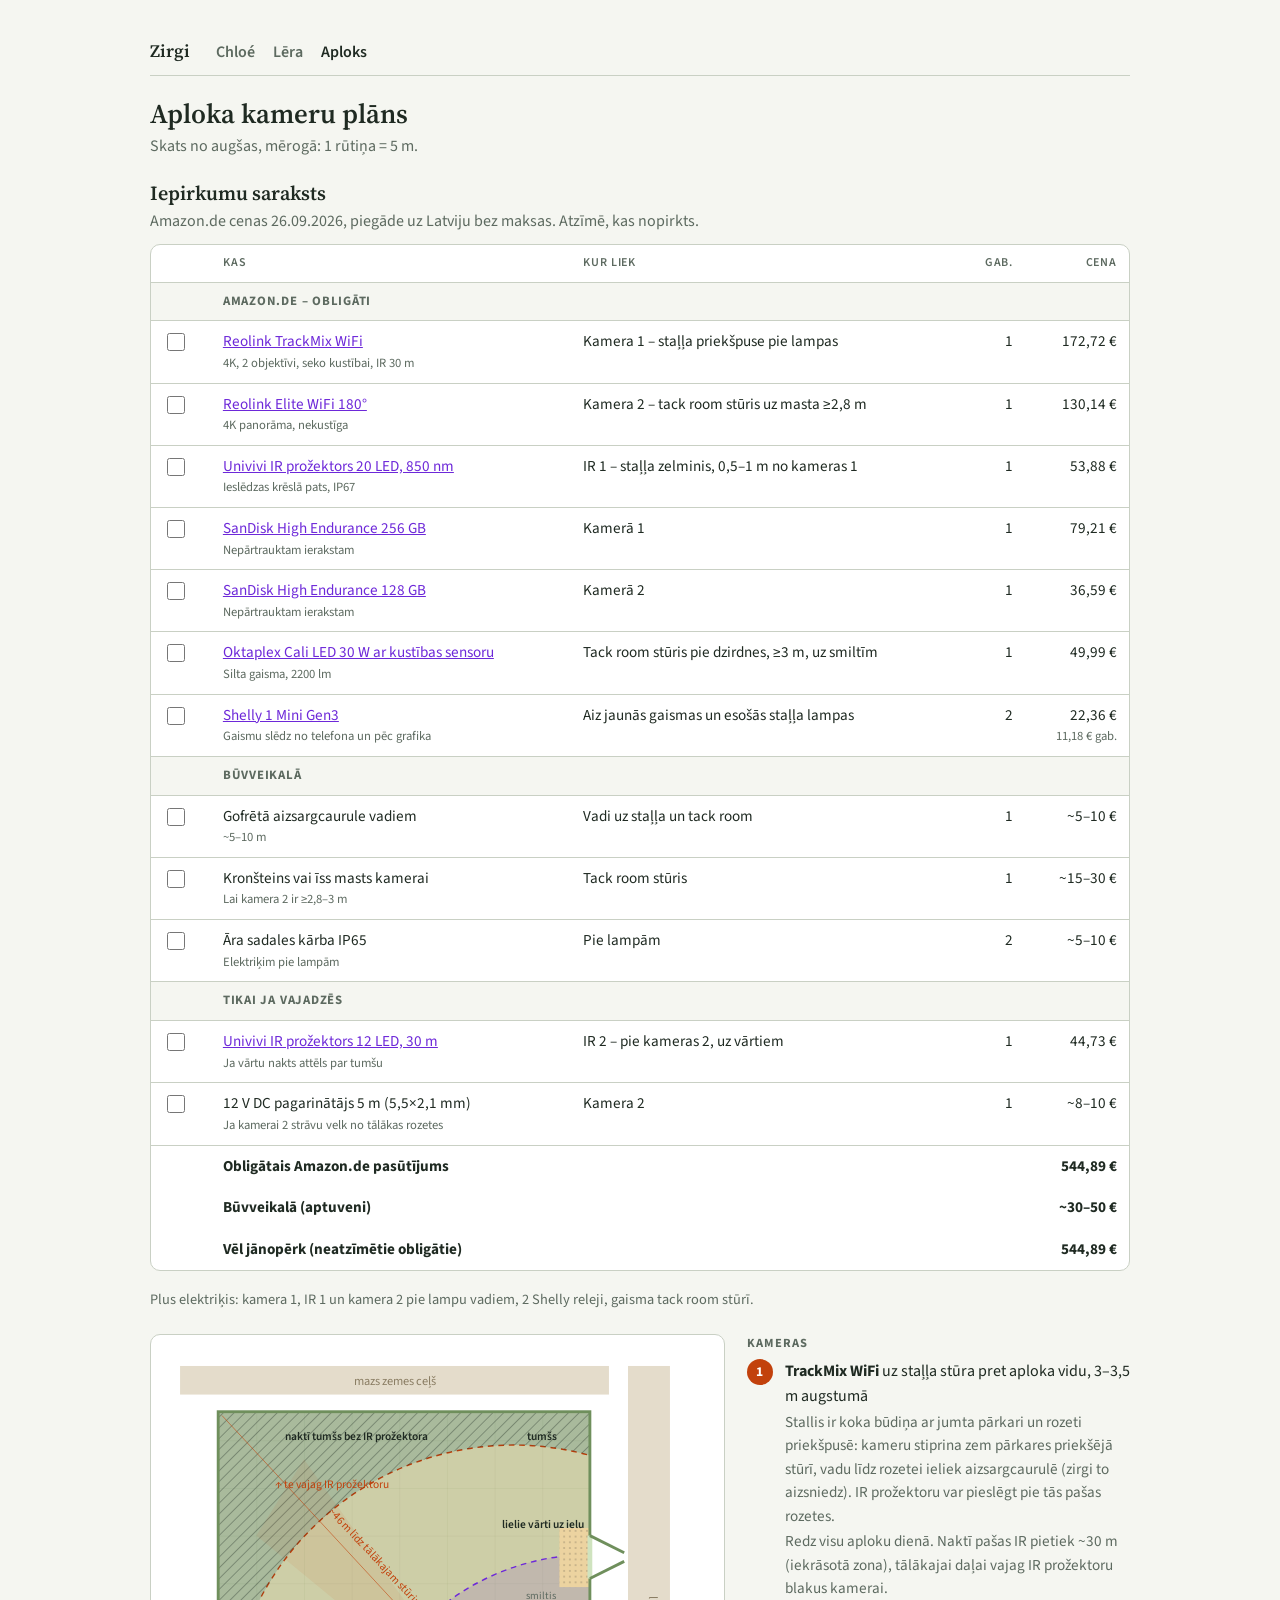
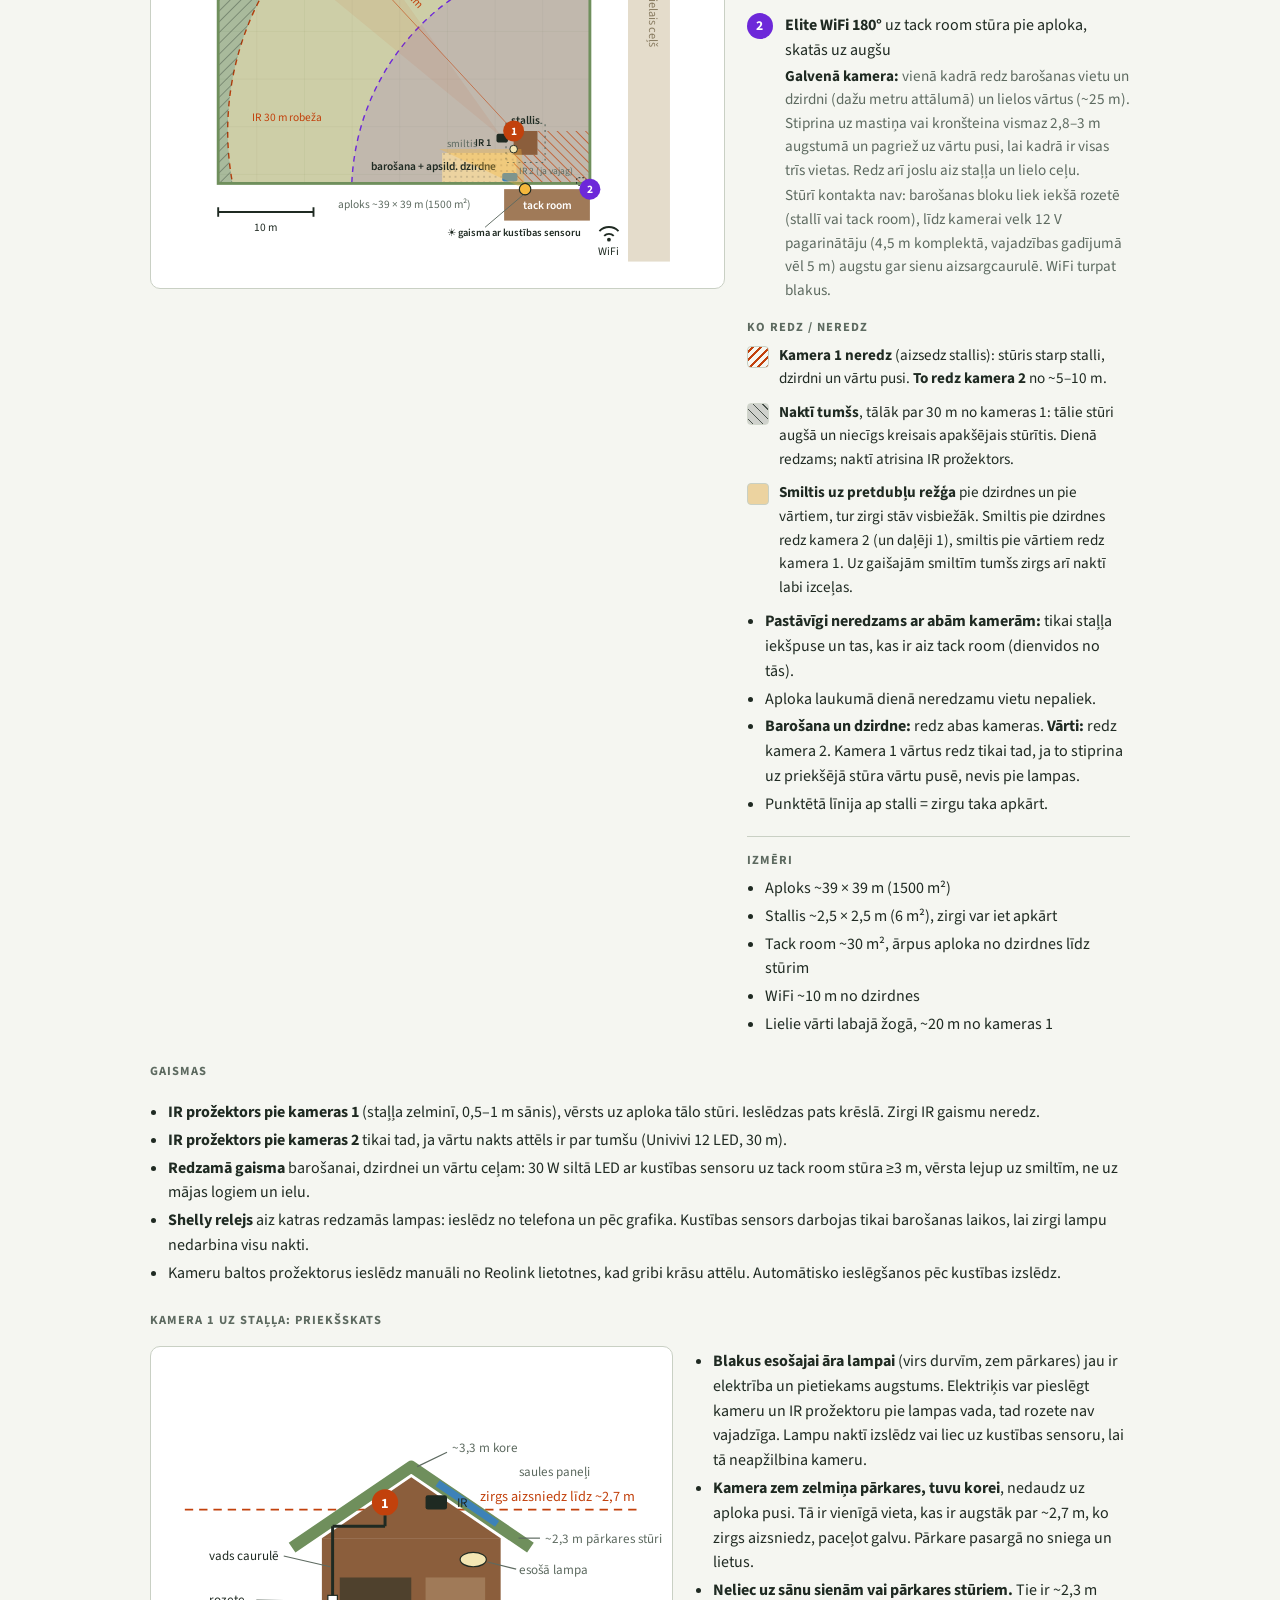
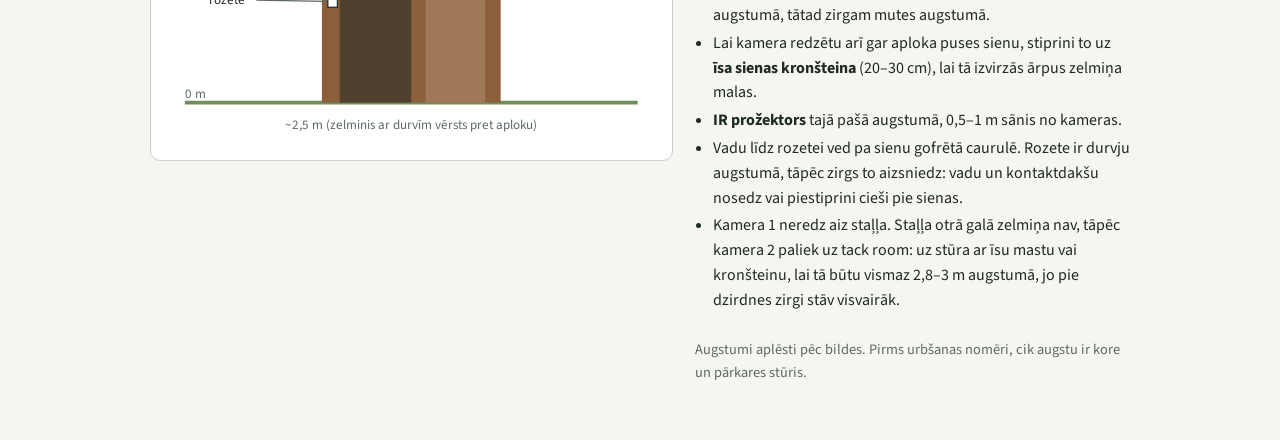
==== aploks.html @ 868f62c4 "Aploka kameru plāns kā trešā lapa Co-Authored-By: Claude Opus 5.5 <noreply@anthropic.com>" ====
<!doctype html>
<html lang="lv">
<head>
<meta charset="utf-8">
<meta name="viewport" content="width=device-width,initial-scale=1">
<meta name="description" content="Zirgu aploka videonovērošanas plāns: kameru un gaismu vietas, redzamības zonas un iepirkumu saraksts.">
<title>Aploka kameru plāns</title>
<link rel="stylesheet" href="https://fonts.googleapis.com/css2?family=Source+Sans+3:wght@400;600;700&family=Source+Serif+4:opsz,wght@8..60,600&display=swap">
<style>
:root{
  --bg:#f5f6f1; --ink:#1f2a22; --muted:#5d6a60; --line:#c9d0c4;
  --grass:#cfe3bf; --grass-edge:#6f8f5c; --road:#e4dccb; --road-ink:#8a7d63;
  --stable:#8b5e3c; --tack:#a07a58; --water:#3d82b8;
  --cam1:#c2410c; --cam2:#6d28d9; --ir:rgba(194,65,12,.13); --cov2:rgba(109,40,217,.13);
  --panel:#ffffff; --warm:#f5b83d; --sand:#ecd3a0; --night:rgba(31,42,34,.22);
}
@media (prefers-color-scheme: dark){:root:not([data-theme="light"]){
  color-scheme:dark; --bg:#141a16; --ink:#e6ece4; --muted:#9aa89d; --line:#34403a;
  --grass:#2a3d27; --grass-edge:#7fa36a; --road:#3a352b; --road-ink:#bfae8a;
  --stable:#c48a5c; --tack:#b8916c; --water:#6aaee0;
  --cam1:#fb8a4c; --cam2:#b794f6; --ir:rgba(251,138,76,.16); --cov2:rgba(183,148,246,.16); --panel:#1b221d; --warm:#f5c150; --sand:#6e5a36; --night:rgba(0,0,0,.45);}}
:root[data-theme="dark"]{
  color-scheme:dark; --bg:#141a16; --ink:#e6ece4; --muted:#9aa89d; --line:#34403a;
  --grass:#2a3d27; --grass-edge:#7fa36a; --road:#3a352b; --road-ink:#bfae8a;
  --stable:#c48a5c; --tack:#b8916c; --water:#6aaee0;
  --cam1:#fb8a4c; --cam2:#b794f6; --ir:rgba(251,138,76,.16); --cov2:rgba(183,148,246,.16); --panel:#1b221d; --warm:#f5c150; --sand:#6e5a36; --night:rgba(0,0,0,.45);}
body{background:var(--bg);color:var(--ink);font:16px/1.55 "Source Sans 3",system-ui,sans-serif}
.wrap{max-width:980px;margin:0 auto;padding-inline:16px;padding-block:28px 48px;display:grid;gap:22px}
h1{font:600 1.7rem/1.2 "Source Serif 4",Georgia,serif;margin:0;text-wrap:balance}
.sub{color:var(--muted);margin:4px 0 0}
.grid{display:grid;grid-template-columns:minmax(0,1.5fr) minmax(0,1fr);gap:22px;align-items:start}
@media (max-width:760px){.grid{grid-template-columns:1fr}}
.map{background:var(--panel);border:1px solid var(--line);border-radius:10px;padding:10px;overflow-x:auto}
svg{display:block;width:100%;height:auto;min-width:320px}
svg text{font-family:"Source Sans 3",system-ui,sans-serif;fill:var(--ink)}
.side{display:grid;gap:16px}
h2{font-size:.78rem;letter-spacing:.08em;text-transform:uppercase;color:var(--muted);margin:0 0 6px}
.cam{display:grid;grid-template-columns:28px 1fr;gap:10px;align-items:start}
.dot{width:26px;height:26px;border-radius:50%;color:#fff;font-weight:700;display:grid;place-items:center;font-size:.85rem}
.d1{background:var(--cam1)}.d2{background:var(--cam2)}
.cam p{margin:2px 0 0;color:var(--muted);font-size:.95rem}
.cam b{color:var(--ink)}
ul{margin:0;padding-left:18px}
li{margin:3px 0}
.q{border-top:1px solid var(--line);padding-top:14px}
.legend{display:grid;gap:10px}.legend>div{display:grid;grid-template-columns:22px 1fr;gap:10px;align-items:start;font-size:.95rem}
.sw{width:20px;height:20px;border-radius:4px;border:1px solid var(--line);margin-top:2px}
.sw-b1{background:repeating-linear-gradient(-45deg,var(--cam1) 0 2px,transparent 2px 6px)}
.sw-s{background:var(--sand)}
.sw-n{background:repeating-linear-gradient(45deg,var(--night) 0 3px,var(--ink) 3px 4px,var(--night) 4px 7px);opacity:.8}
.grid2{display:grid;grid-template-columns:minmax(0,1.2fr) minmax(0,1fr);gap:22px;align-items:start}
@media (max-width:760px){.grid2{grid-template-columns:1fr}}
.front{display:grid;gap:10px}
.note{color:var(--muted);font-size:.9rem;margin:8px 0 0}
.shop{display:grid;gap:10px}
.h2big{font:600 1.25rem/1.2 "Source Serif 4",Georgia,serif;letter-spacing:0;text-transform:none;color:var(--ink);margin:0}
.tbl{overflow-x:auto;background:var(--panel);border:1px solid var(--line);border-radius:10px}
table{border-collapse:collapse;width:100%;min-width:560px;font-size:.95rem}
th,td{padding:9px 12px;border-bottom:1px solid var(--line);text-align:left;vertical-align:top}
th{font-size:.75rem;letter-spacing:.07em;text-transform:uppercase;color:var(--muted);font-weight:600}
td.r,th.r{text-align:right;white-space:nowrap}
tr.grp td{background:var(--bg);font-weight:700;font-size:.8rem;letter-spacing:.06em;text-transform:uppercase;color:var(--muted)}
tr.done td:not(:first-child){color:var(--muted);text-decoration:line-through}
tfoot td{font-weight:700;border-bottom:0}
td a{color:var(--cam2)}
td small{color:var(--muted);display:block}
input[type=checkbox]{width:18px;height:18px;accent-color:var(--grass-edge)}
.num{font-variant-numeric:tabular-nums}
</style>

<style>
.zsite{display:flex;flex-wrap:wrap;gap:6px 18px;align-items:baseline;padding-block:4px 10px;border-bottom:1px solid var(--line)}
.zsite a{color:var(--muted);text-decoration:none;font-weight:600}
.zsite a:hover,.zsite a:focus-visible{color:var(--ink);text-decoration:underline}
.zsite a[aria-current]{color:var(--ink)}
.zsite .brand{font:600 1.1rem/1 "Source Serif 4",Georgia,serif;color:var(--ink);margin-right:8px}
</style>
</head>
<body>
<div class="wrap">
<nav class="zsite"><a class="brand" href="index.html">Zirgi</a><a href="chloe.html">Chloé</a><a href="lera.html">Lēra</a><a href="aploks.html" aria-current="page">Aploks</a></nav>
  <header>
    <h1>Aploka kameru plāns</h1>
    <p class="sub">Skats no augšas, mērogā: 1 rūtiņa = 5 m.</p>
  </header>

  <section class="shop" id="saraksts">
    <div class="shop-head">
      <h2 class="h2big">Iepirkumu saraksts</h2>
      <p class="sub">Amazon.de cenas 26.09.2026, piegāde uz Latviju bez maksas. Atzīmē, kas nopirkts.</p>
    </div>
    <div class="tbl">
      <table>
        <thead><tr><th></th><th>Kas</th><th>Kur liek</th><th class="r">Gab.</th><th class="r">Cena</th></tr></thead>
        <tbody id="rows"></tbody>
        <tfoot>
          <tr><td></td><td colspan="3">Obligātais Amazon.de pasūtījums</td><td class="r num" id="tMust"></td></tr>
          <tr><td></td><td colspan="3">Būvveikalā (aptuveni)</td><td class="r num">~30–50 €</td></tr>
          <tr><td></td><td colspan="3">Vēl jānopērk (neatzīmētie obligātie)</td><td class="r num" id="tLeft"></td></tr>
        </tfoot>
      </table>
    </div>
    <p class="note">Plus elektriķis: kamera 1, IR 1 un kamera 2 pie lampu vadiem, 2 Shelly releji, gaisma tack room stūrī.</p>
  </section>

  <div class="grid">
    <div class="map">
      <svg viewBox="0 0 580 560" role="img" aria-label="Aploka plāns ar staļļa, tack room, dzirdnes, vārtu un divu kameru atrašanās vietām">
        <defs>
          <clipPath id="pad"><rect x="60" y="70" width="390" height="390"/></clipPath>
          <pattern id="grid" width="50" height="50" patternUnits="userSpaceOnUse">
            <path d="M50 0H0V50" fill="none" stroke="var(--grass-edge)" stroke-opacity=".18" stroke-width="1"/>
          </pattern>
          <pattern id="sandPad" width="6" height="6" patternUnits="userSpaceOnUse">
            <rect width="6" height="6" fill="var(--sand)"/>
            <circle cx="3" cy="3" r="1.1" fill="var(--road-ink)" fill-opacity=".45"/>
          </pattern>
          <pattern id="hatchNight" width="8" height="8" patternUnits="userSpaceOnUse" patternTransform="rotate(45)">
            <rect width="8" height="8" fill="var(--night)"/>
            <line x1="0" y1="0" x2="0" y2="8" stroke="var(--ink)" stroke-opacity=".35" stroke-width="2"/>
          </pattern>
          <pattern id="hatchBlind1" width="7" height="7" patternUnits="userSpaceOnUse" patternTransform="rotate(-45)">
            <line x1="0" y1="0" x2="0" y2="7" stroke="var(--cam1)" stroke-opacity=".7" stroke-width="2"/>
          </pattern>
        </defs>

        <!-- small dirt road (top) -->
        <rect x="20" y="22" width="450" height="30" fill="var(--road)"/>
        <text x="245" y="42" text-anchor="middle" font-size="13" style="fill:var(--road-ink)">mazs zemes ceļš</text>

        <!-- big road (right) -->
        <rect x="490" y="22" width="44" height="520" fill="var(--road)"/>
        <text x="512" y="290" text-anchor="middle" font-size="13" style="fill:var(--road-ink)" transform="rotate(90 512 290)">lielais ceļš</text>

        <!-- paddock -->
        <rect x="60" y="70" width="390" height="390" fill="var(--grass)"/>
        <rect x="60" y="70" width="390" height="390" fill="url(#grid)"/>

        <!-- coverage cam 1: IR 30 m -->
        <g clip-path="url(#pad)">
          <circle cx="370" cy="405" r="300" fill="var(--ir)"/>
          <circle cx="370" cy="405" r="300" fill="none" stroke="var(--cam1)" stroke-dasharray="6 5" stroke-width="1.5"/>
          <!-- coverage cam 2: 180° facing north, ~25 m -->
          <path d="M450 470 L200 470 A250 250 0 0 1 700 470 Z" fill="var(--cov2)"/>
        </g>
        <path d="M200 470 A250 250 0 0 1 450 220" fill="none" stroke="var(--cam2)" stroke-dasharray="6 5" stroke-width="1.5" clip-path="url(#pad)"/>

        <!-- sand on anti-mud grid: trough + gate -->
        <rect x="295" y="428" width="78" height="32" fill="url(#sandPad)"/>
        <rect x="418" y="192" width="32" height="62" fill="url(#sandPad)"/>
        <text x="300" y="422" font-size="11" style="fill:var(--muted)">smiltis</text>
        <text x="414" y="266" font-size="11" text-anchor="end" style="fill:var(--muted)">smiltis</text>

        <!-- night-dark zone: beyond 30 m from cam 1 -->
        <path clip-path="url(#pad)" fill-rule="evenodd" fill="url(#hatchNight)"
          d="M60 70H450V460H60Z M70 405a300 300 0 1 0 600 0a300 300 0 1 0 -600 0Z"/>
        <!-- cam 1 blind quadrant behind stable (covered by cam 2) -->
        <path d="M370 430V460H450V405H395V430Z" fill="url(#hatchBlind1)"/>

        <!-- fence -->
        <rect x="60" y="70" width="390" height="390" fill="none" stroke="var(--grass-edge)" stroke-width="3"/>
        <!-- gate on right fence -->
        <line x1="450" y1="200" x2="450" y2="245" stroke="var(--grass)" stroke-width="5"/>
        <line x1="450" y1="200" x2="486" y2="218" stroke="var(--grass-edge)" stroke-width="3"/>
        <line x1="450" y1="245" x2="486" y2="227" stroke="var(--grass-edge)" stroke-width="3"/>
        <text x="444" y="192" text-anchor="end" font-size="12" font-weight="600">lielie vārti uz ielu</text>

        <!-- stable ~2.5x2.5 m -->
        <rect x="370" y="405" width="25" height="25" fill="var(--stable)"/>
        <text x="382" y="398" text-anchor="middle" font-size="12" font-weight="600">stallis</text>

        <text x="130" y="100" font-size="12" font-weight="600">naktī tumšs bez IR prožektora</text>
        <text x="400" y="100" font-size="12" font-weight="600" text-anchor="middle">tumšs</text>
        <!-- horse path around stable -->
        <path d="M362 397 H403 V438 H362 Z" fill="none" stroke="var(--muted)" stroke-dasharray="2 4" stroke-width="1.2"/>

        <!-- trough -->
        <rect x="358" y="449" width="16" height="9" rx="2" fill="var(--water)"/>
        <text x="352" y="446" text-anchor="end" font-size="12" font-weight="600">barošana + apsild. dzirdne</text>

        <!-- tack room 9 x 3.3 m = ~30 m2 -->
        <rect x="360" y="466" width="90" height="33" fill="var(--tack)"/>
        <text x="405" y="487" text-anchor="middle" font-size="12" font-weight="600" style="fill:#fff">tack room</text>

        <!-- wifi -->
        <g transform="translate(470 510)">
          <path d="M-10 0 A14 14 0 0 1 10 0" fill="none" stroke="var(--ink)" stroke-width="2"/>
          <path d="M-5 5 A7 7 0 0 1 5 5" fill="none" stroke="var(--ink)" stroke-width="2"/>
          <circle cx="0" cy="9" r="2" fill="var(--ink)"/>
        </g>
        <text x="470" y="535" text-anchor="middle" font-size="12">WiFi</text>

        <!-- LIGHTS -->
        <!-- IR 1 beam toward far corner -->
        <path d="M358 412 L150 120 L100 200 Z" fill="var(--cam1)" fill-opacity=".07" clip-path="url(#pad)"/>
        <rect x="352" y="408" width="12" height="9" rx="2" fill="var(--ink)"/>
        <text x="346" y="421" text-anchor="end" font-size="11" font-weight="600">IR 1</text>
        <!-- warm floodlight at tack room trough end -->
        <path d="M382 466 L292 424 L378 424 Z" fill="var(--warm)" fill-opacity=".35"/>
        <circle cx="382" cy="466" r="6" fill="var(--warm)" stroke="var(--ink)" stroke-width="1.2"/>
        <text x="300" y="515" font-size="11" font-weight="600">☀ gaisma ar kustības sensoru</text>
        <line x1="340" y1="506" x2="380" y2="472" stroke="var(--muted)"/>
        <!-- existing lamp on stable front -->
        <circle cx="370" cy="424" r="4" fill="#f3e6b3" stroke="var(--ink)" stroke-width="1"/>
        <!-- optional IR 2 toward gate -->
        <rect x="436" y="454" width="10" height="8" rx="2" fill="none" stroke="var(--ink)" stroke-dasharray="2 2"/>
        <text x="432" y="450" text-anchor="end" font-size="10" style="fill:var(--muted)">IR 2 (ja vajag)</text>

        <!-- camera 1 -->
        <circle cx="370" cy="405" r="11" fill="var(--cam1)"/>
        <text x="370" y="409.5" text-anchor="middle" font-size="12" font-weight="700" style="fill:#fff">1</text>
        <!-- camera 2 -->
        <circle cx="450" cy="466" r="11" fill="var(--cam2)"/>
        <text x="450" y="470.5" text-anchor="middle" font-size="12" font-weight="700" style="fill:#fff">2</text>

        <!-- distances -->
        <line x1="370" y1="405" x2="64" y2="74" stroke="var(--cam1)" stroke-width="1" stroke-opacity=".6"/>
        <text x="175" y="175" font-size="12" class="num" transform="rotate(47 175 175)" style="fill:var(--cam1)">~46 m līdz tālākajam stūrim</text>
        <text x="120" y="150" font-size="12" style="fill:var(--cam1)">↑ te vajag IR prožektoru</text>
        <text x="95" y="395" font-size="12" style="fill:var(--cam1)">IR 30 m robeža</text>

        <!-- scale -->
        <line x1="60" y1="490" x2="160" y2="490" stroke="var(--ink)" stroke-width="2"/>
        <line x1="60" y1="485" x2="60" y2="495" stroke="var(--ink)" stroke-width="2"/>
        <line x1="160" y1="485" x2="160" y2="495" stroke="var(--ink)" stroke-width="2"/>
        <text x="110" y="510" text-anchor="middle" font-size="12" class="num">10 m</text>
        <text x="255" y="486" text-anchor="middle" font-size="12" class="num" style="fill:var(--muted)">aploks ~39 × 39 m (1500 m²)</text>
      </svg>
    </div>

    <div class="side">
      <section>
        <h2>Kameras</h2>
        <div style="display:grid;gap:12px">
          <div class="cam"><span class="dot d1">1</span><div><b>TrackMix WiFi</b> uz staļļa stūra pret aploka vidu, 3–3,5 m augstumā
            <p>Stallis ir koka būdiņa ar jumta pārkari un rozeti priekšpusē: kameru stiprina zem pārkares priekšējā stūrī, vadu līdz rozetei ieliek aizsargcaurulē (zirgi to aizsniedz). IR prožektoru var pieslēgt pie tās pašas rozetes.</p><p>Redz visu aploku dienā. Naktī pašas IR pietiek ~30 m (iekrāsotā zona), tālākajai daļai vajag IR prožektoru blakus kamerai.</p></div></div>
          <div class="cam"><span class="dot d2">2</span><div><b>Elite WiFi 180°</b> uz tack room stūra pie aploka, skatās uz augšu
            <p><b>Galvenā kamera:</b> vienā kadrā redz barošanas vietu un dzirdni (dažu metru attālumā) un lielos vārtus (~25 m). Stiprina uz mastiņa vai kronšteina vismaz 2,8–3 m augstumā un pagriež uz vārtu pusi, lai kadrā ir visas trīs vietas. Redz arī joslu aiz staļļa un lielo ceļu.</p><p>Stūrī kontakta nav: barošanas bloku liek iekšā rozetē (stallī vai tack room), līdz kamerai velk 12 V pagarinātāju (4,5 m komplektā, vajadzības gadījumā vēl 5 m) augstu gar sienu aizsargcaurulē. WiFi turpat blakus.</p></div></div>
        </div>
      </section>
      <section>
        <h2>Ko redz / neredz</h2>
        <div class="legend">
          <div><span class="sw sw-b1"></span><span><b>Kamera 1 neredz</b> (aizsedz stallis): stūris starp stalli, dzirdni un vārtu pusi. <b>To redz kamera 2</b> no ~5–10 m.</span></div>
          <div><span class="sw sw-n"></span><span><b>Naktī tumšs</b>, tālāk par 30 m no kameras 1: tālie stūri augšā un niecīgs kreisais apakšējais stūrītis. Dienā redzams; naktī atrisina IR prožektors.</span></div>
          <div><span class="sw sw-s"></span><span><b>Smiltis uz pretdubļu režģa</b> pie dzirdnes un pie vārtiem, tur zirgi stāv visbiežāk. Smiltis pie dzirdnes redz kamera 2 (un daļēji 1), smiltis pie vārtiem redz kamera 1. Uz gaišajām smiltīm tumšs zirgs arī naktī labi izceļas.</span></div>
        </div>
        <ul style="margin-top:10px">
          <li><b>Pastāvīgi neredzams ar abām kamerām:</b> tikai staļļa iekšpuse un tas, kas ir aiz tack room (dienvidos no tās).</li>
          <li>Aploka laukumā dienā neredzamu vietu nepaliek.</li>
          <li><b>Barošana un dzirdne:</b> redz abas kameras. <b>Vārti:</b> redz kamera 2. Kamera 1 vārtus redz tikai tad, ja to stiprina uz priekšējā stūra vārtu pusē, nevis pie lampas.</li>
          <li>Punktētā līnija ap stalli = zirgu taka apkārt.</li>
        </ul>
      </section>
      <section class="q">
        <h2>Izmēri</h2>
        <ul>
          <li>Aploks ~39 × 39 m (1500 m²)</li>
          <li>Stallis ~2,5 × 2,5 m (6 m²), zirgi var iet apkārt</li>
          <li>Tack room ~30 m², ārpus aploka no dzirdnes līdz stūrim</li>
          <li>WiFi ~10 m no dzirdnes</li>
          <li>Lielie vārti labajā žogā, ~20 m no kameras 1</li>
        </ul>
      </section>
    </div>
  </div>
  <section class="front">
    <h2>Gaismas</h2>
    <ul>
      <li><b>IR prožektors pie kameras 1</b> (staļļa zelminī, 0,5–1 m sānis), vērsts uz aploka tālo stūri. Ieslēdzas pats krēslā. Zirgi IR gaismu neredz.</li>
      <li><b>IR prožektors pie kameras 2</b> tikai tad, ja vārtu nakts attēls ir par tumšu (Univivi 12 LED, 30 m).</li>
      <li><b>Redzamā gaisma</b> barošanai, dzirdnei un vārtu ceļam: 30 W siltā LED ar kustības sensoru uz tack room stūra ≥3 m, vērsta lejup uz smiltīm, ne uz mājas logiem un ielu.</li>
      <li><b>Shelly relejs</b> aiz katras redzamās lampas: ieslēdz no telefona un pēc grafika. Kustības sensors darbojas tikai barošanas laikos, lai zirgi lampu nedarbina visu nakti.</li>
      <li>Kameru baltos prožektorus ieslēdz manuāli no Reolink lietotnes, kad gribi krāsu attēlu. Automātisko ieslēgšanos pēc kustības izslēdz.</li>
    </ul>
  </section>

  <section class="front">
    <h2>Kamera 1 uz staļļa: priekšskats</h2>
    <div class="grid2">
      <div class="map">
        <svg viewBox="0 0 420 330" role="img" aria-label="Staļļa priekšskats ar kameras un IR prožektora vietu zem zelmiņa pārkares un zirga aizsniedzamības augstumu">
          <!-- ground -->
          <line x1="20" y1="290" x2="400" y2="290" stroke="var(--grass-edge)" stroke-width="3"/>
          <!-- horse reach line 2.7 m (scale 60 px/m, ground y=290) -->
          <line x1="20" y1="128" x2="400" y2="128" stroke="var(--cam1)" stroke-dasharray="7 5" stroke-width="1.5"/>
          <text x="398" y="121" text-anchor="end" font-size="12" style="fill:var(--cam1)">zirgs aizsniedz līdz ~2,7 m</text>
          <!-- wall 2.5 m wide, eave 2.3 m -->
          <rect x="135" y="152" width="150" height="138" fill="var(--stable)"/>
          <!-- door opening -->
          <rect x="150" y="185" width="60" height="105" fill="var(--ink)" fill-opacity=".55"/>
          <rect x="222" y="185" width="50" height="105" fill="var(--tack)"/>
          <!-- roof gable with overhang, apex 3.3 m -->
          <path d="M110 160 L210 92 L310 160" fill="none" stroke="var(--grass-edge)" stroke-width="10" stroke-linejoin="round"/>
          <path d="M135 152 L210 101 L285 152 Z" fill="var(--stable)"/>
          <!-- solar -->
          <path d="M232 106 L282 140" stroke="var(--water)" stroke-width="6"/>
          <text x="300" y="100" font-size="11" style="fill:var(--muted)">saules paneļi</text>
          <!-- camera near apex, offset to paddock side -->
          <circle cx="188" cy="122" r="11" fill="var(--cam1)"/>
          <text x="188" y="126.5" text-anchor="middle" font-size="12" font-weight="700" style="fill:#fff">1</text>
          <!-- existing lamp -->
          <ellipse cx="262" cy="170" rx="11" ry="6" fill="#f3e6b3" stroke="var(--ink)"/>
          <text x="300" y="182" font-size="11" style="fill:var(--muted)">esošā lampa</text>
          <line x1="274" y1="172" x2="298" y2="178" stroke="var(--muted)"/>
          <!-- IR -->
          <rect x="222" y="116" width="18" height="12" rx="2" fill="var(--ink)"/>
          <text x="248" y="126" font-size="11">IR</text>
          <!-- socket + conduit -->
          <rect x="140" y="200" width="8" height="10" fill="#fff" stroke="var(--ink)"/>
          <path d="M188 133 V142 H144 V200" fill="none" stroke="var(--ink)" stroke-width="2.5" stroke-dasharray="1 0"/>
          <text x="40" y="207" font-size="11">rozete</text>
          <line x1="80" y1="204" x2="138" y2="205" stroke="var(--muted)"/>
          <text x="40" y="170" font-size="11">vads caurulē</text>
          <line x1="103" y1="167" x2="142" y2="176" stroke="var(--muted)"/>
          <!-- heights -->
          <text x="20" y="286" font-size="11" class="num" style="fill:var(--muted)">0 m</text>
          <line x1="300" y1="152" x2="318" y2="152" stroke="var(--muted)"/>
          <text x="322" y="156" font-size="11" class="num" style="fill:var(--muted)">~2,3 m pārkares stūris</text>
          <line x1="215" y1="92" x2="240" y2="80" stroke="var(--muted)"/>
          <text x="244" y="80" font-size="11" class="num" style="fill:var(--muted)">~3,3 m kore</text>
          <text x="210" y="312" text-anchor="middle" font-size="11" class="num" style="fill:var(--muted)">~2,5 m (zelminis ar durvīm vērsts pret aploku)</text>
        </svg>
      </div>
      <div class="side">
        <ul>
          <li><b>Blakus esošajai āra lampai</b> (virs durvīm, zem pārkares) jau ir elektrība un pietiekams augstums. Elektriķis var pieslēgt kameru un IR prožektoru pie lampas vada, tad rozete nav vajadzīga. Lampu naktī izslēdz vai liec uz kustības sensoru, lai tā neapžilbina kameru.</li>
          <li><b>Kamera zem zelmiņa pārkares, tuvu korei</b>, nedaudz uz aploka pusi. Tā ir vienīgā vieta, kas ir augstāk par ~2,7 m, ko zirgs aizsniedz, paceļot galvu. Pārkare pasargā no sniega un lietus.</li>
          <li><b>Neliec uz sānu sienām vai pārkares stūriem.</b> Tie ir ~2,3 m augstumā, tātad zirgam mutes augstumā.</li>
          <li>Lai kamera redzētu arī gar aploka puses sienu, stiprini to uz <b>īsa sienas kronšteina</b> (20–30 cm), lai tā izvirzās ārpus zelmiņa malas.</li>
          <li><b>IR prožektors</b> tajā pašā augstumā, 0,5–1 m sānis no kameras.</li>
          <li>Vadu līdz rozetei ved pa sienu gofrētā caurulē. Rozete ir durvju augstumā, tāpēc zirgs to aizsniedz: vadu un kontaktdakšu nosedz vai piestiprini cieši pie sienas.</li>
          <li>Kamera 1 neredz aiz staļļa. Staļļa otrā galā zelmiņa nav, tāpēc kamera 2 paliek uz tack room: uz stūra ar īsu mastu vai kronšteinu, lai tā būtu vismaz 2,8–3 m augstumā, jo pie dzirdnes zirgi stāv visvairāk.</li>
        </ul>
        <p class="note">Augstumi aplēsti pēc bildes. Pirms urbšanas nomēri, cik augstu ir kore un pārkares stūris.</p>
      </div>
    </div>
  </section>
</div>

<script>
const ITEMS=[
 {g:"Amazon.de – obligāti"},
 {id:"trackmix",n:"Reolink TrackMix WiFi",d:"4K, 2 objektīvi, seko kustībai, IR 30 m",w:"Kamera 1 – staļļa priekšpuse pie lampas",q:1,p:172.72,u:"https://www.amazon.de/dp/B0B4KB6CTB",m:1},
 {id:"elite",n:"Reolink Elite WiFi 180°",d:"4K panorāma, nekustīga",w:"Kamera 2 – tack room stūris uz masta ≥2,8 m",q:1,p:130.14,u:"https://www.amazon.de/dp/B0DRHSK4RR",m:1},
 {id:"ir1",n:"Univivi IR prožektors 20 LED, 850 nm",d:"Ieslēdzas krēslā pats, IP67",w:"IR 1 – staļļa zelminis, 0,5–1 m no kameras 1",q:1,p:53.88,u:"https://www.amazon.de/dp/B0CTQ8C73Q",m:1},
 {id:"sd256",n:"SanDisk High Endurance 256 GB",d:"Nepārtrauktam ierakstam",w:"Kamerā 1",q:1,p:79.21,u:"https://www.amazon.de/dp/B07P4HBRMV",m:1},
 {id:"sd128",n:"SanDisk High Endurance 128 GB",d:"Nepārtrauktam ierakstam",w:"Kamerā 2",q:1,p:36.59,u:"https://www.amazon.de/dp/B07NY23WBG",m:1},
 {id:"flood",n:"Oktaplex Cali LED 30 W ar kustības sensoru",d:"Silta gaisma, 2200 lm",w:"Tack room stūris pie dzirdnes, ≥3 m, uz smiltīm",q:1,p:49.99,u:"https://www.amazon.de/dp/B08PKTVNGN",m:1},
 {id:"shelly",n:"Shelly 1 Mini Gen3",d:"Gaismu slēdz no telefona un pēc grafika",w:"Aiz jaunās gaismas un esošās staļļa lampas",q:2,p:11.18,u:"https://www.amazon.de/dp/B0CQCHS2QS",m:1},
 {g:"Būvveikalā"},
 {id:"pipe",n:"Gofrētā aizsargcaurule vadiem",d:"~5–10 m",w:"Vadi uz staļļa un tack room",q:1,t:"~5–10 €",m:0},
 {id:"mast",n:"Kronšteins vai īss masts kamerai",d:"Lai kamera 2 ir ≥2,8–3 m",w:"Tack room stūris",q:1,t:"~15–30 €",m:0},
 {id:"box",n:"Āra sadales kārba IP65",d:"Elektriķim pie lampām",w:"Pie lampām",q:2,t:"~5–10 €",m:0},
 {g:"Tikai ja vajadzēs"},
 {id:"ir2",n:"Univivi IR prožektors 12 LED, 30 m",d:"Ja vārtu nakts attēls par tumšu",w:"IR 2 – pie kameras 2, uz vārtiem",q:1,p:44.73,u:"https://www.amazon.de/dp/B09L7YC8HF",m:0},
 {id:"dc5",n:"12 V DC pagarinātājs 5 m (5,5×2,1 mm)",d:"Ja kamerai 2 strāvu velk no tālākas rozetes",w:"Kamera 2",q:1,t:"~8–10 €",m:0}
];
const eur=v=>v.toLocaleString("lv-LV",{minimumFractionDigits:2,maximumFractionDigits:2})+" €";
let done={};try{done=JSON.parse(localStorage.getItem("shopDone")||"{}")}catch(e){}
function render(){
  const tb=document.getElementById("rows");tb.innerHTML="";
  let must=0,left=0;
  for(const it of ITEMS){
    const tr=document.createElement("tr");
    if(it.g){tr.className="grp";tr.innerHTML='<td></td><td colspan="4">'+it.g+'</td>';tb.appendChild(tr);continue}
    const sum=it.p?it.p*it.q:null;
    if(it.m&&sum){must+=sum;if(!done[it.id])left+=sum}
    if(done[it.id])tr.className="done";
    const name=it.u?'<a href="'+it.u+'" target="_blank" rel="noopener">'+it.n+'</a>':it.n;
    tr.innerHTML='<td><input type="checkbox" id="c-'+it.id+'" aria-label="Nopirkts: '+it.n+'"'+(done[it.id]?" checked":"")+'></td><td>'+name+'<small>'+it.d+'</small></td><td>'+it.w+'</td><td class="r num">'+it.q+'</td><td class="r num">'+(sum?eur(sum)+(it.q>1?'<small>'+eur(it.p)+' gab.</small>':''):it.t)+'</td>';
    tr.querySelector("input").addEventListener("change",e=>{done[it.id]=e.target.checked;try{localStorage.setItem("shopDone",JSON.stringify(done))}catch(_){ }render()});
    tb.appendChild(tr);
  }
  document.getElementById("tMust").textContent=eur(must);
  document.getElementById("tLeft").textContent=eur(left);
}
render();
</script>

</body>
</html>
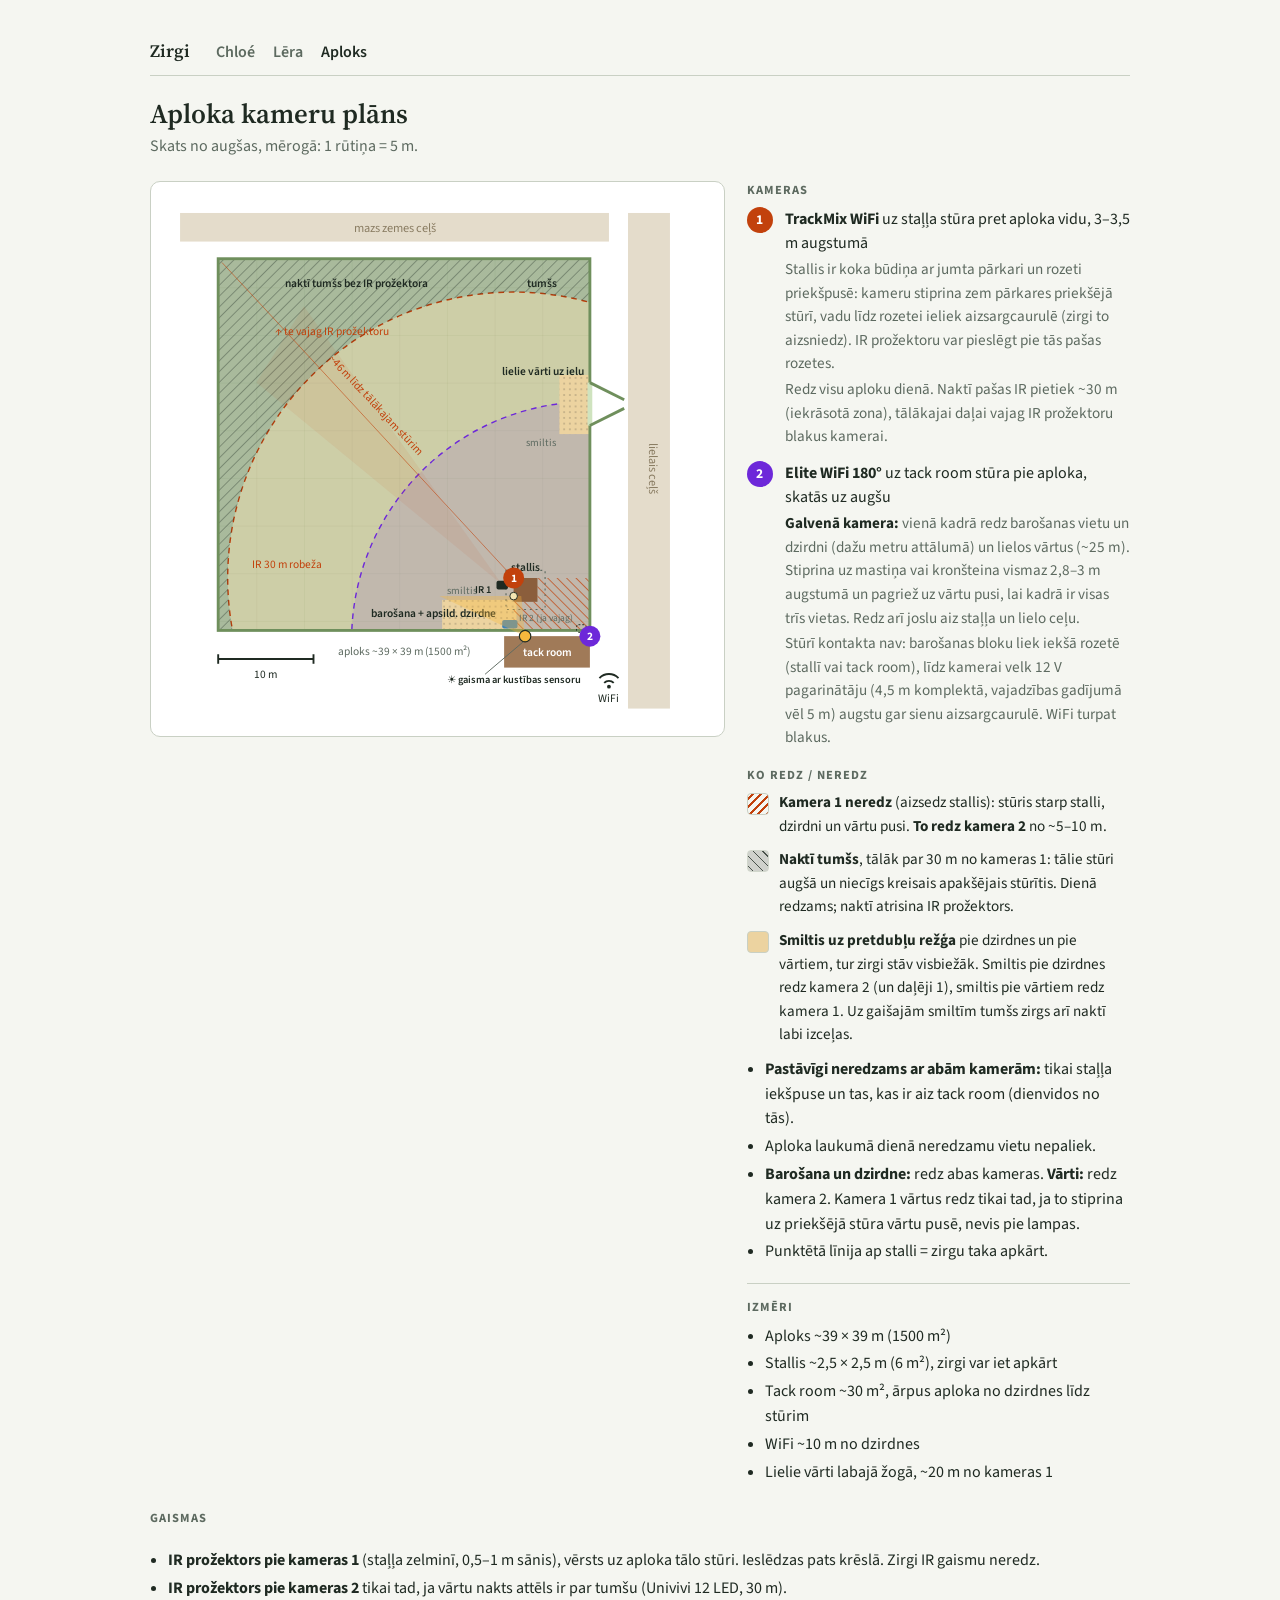
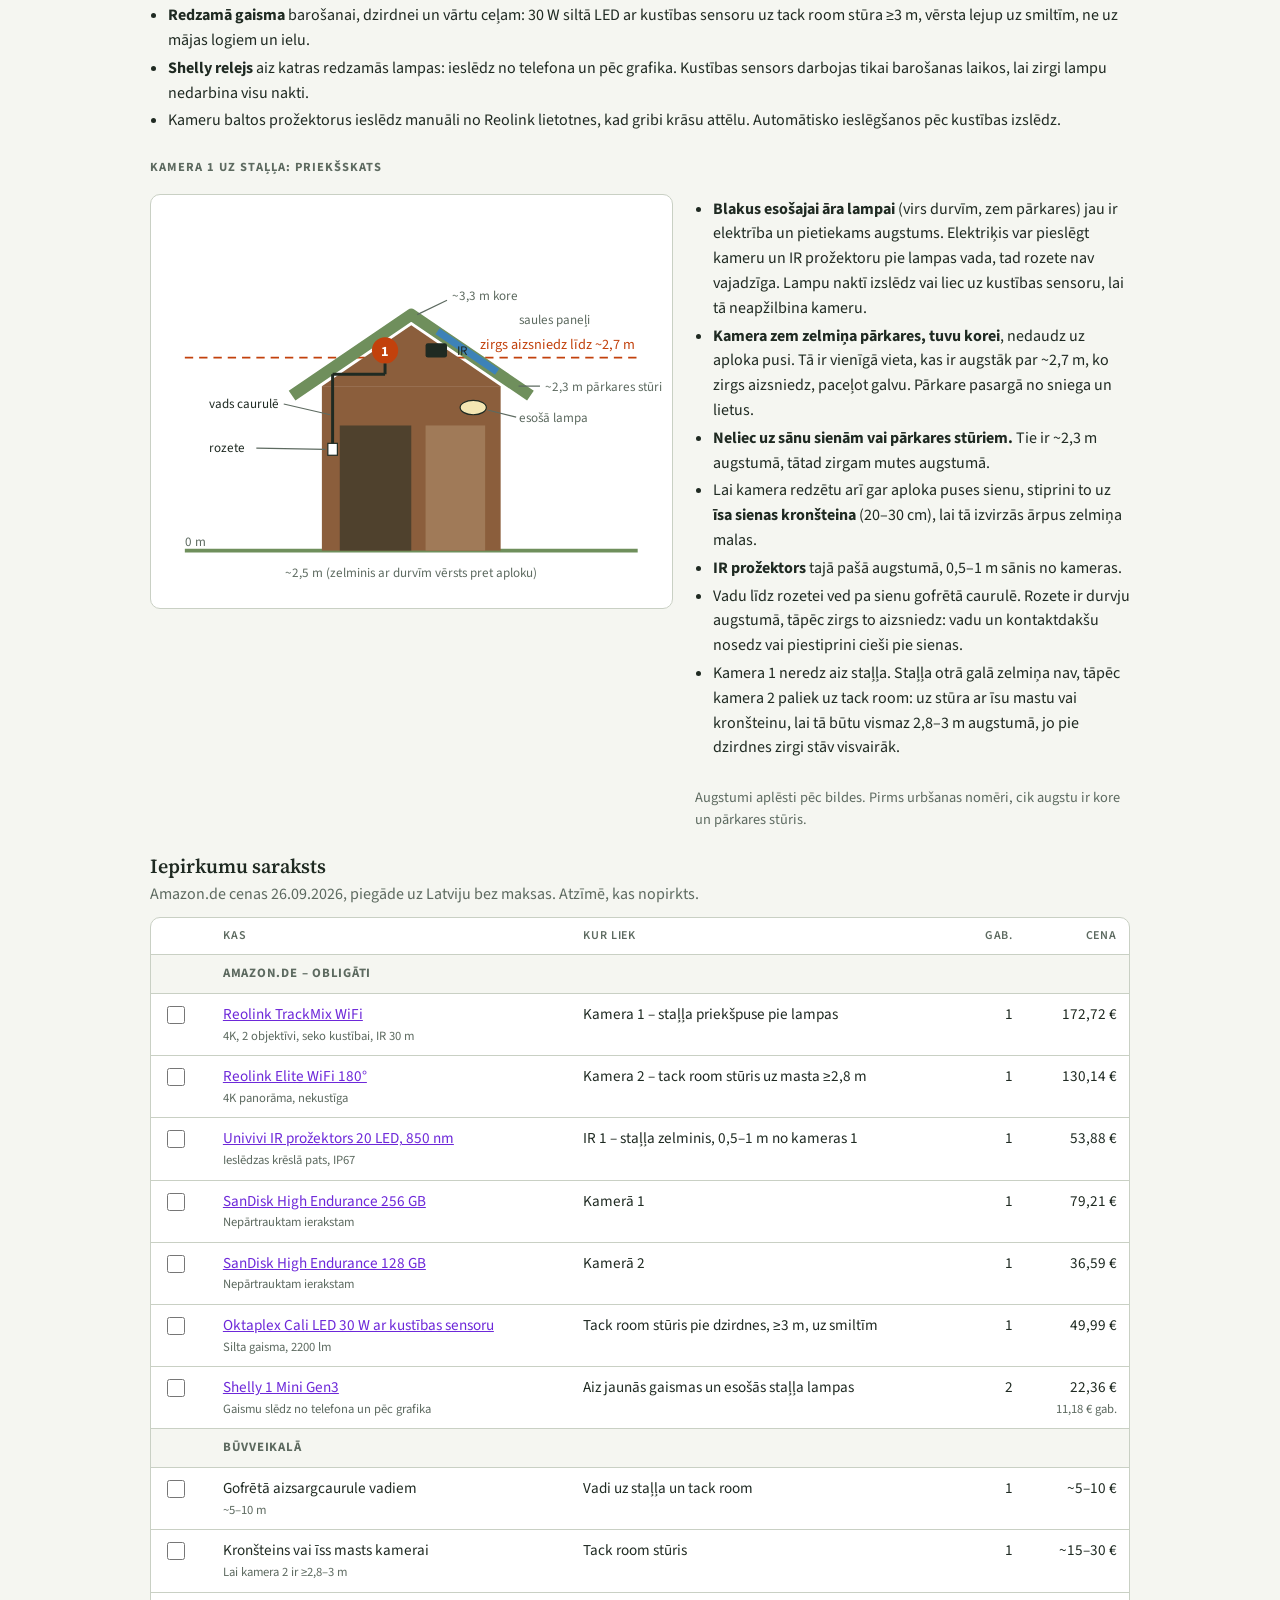
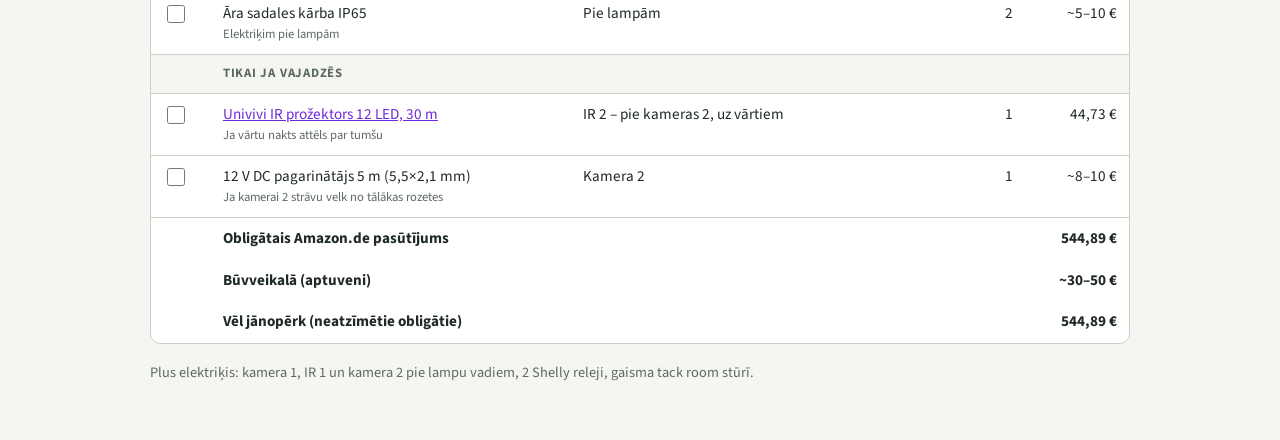
==== commit a4f10e07: "Aploks: plāns sākumā, iepirkumu saraksts beigās Co-Authored-By: Claude Opus 5.5 <noreply@anthropic.c" ====
--- a/aploks.html
+++ b/aploks.html
@@ -84,24 +84,6 @@
     <p class="sub">Skats no augšas, mērogā: 1 rūtiņa = 5 m.</p>
   </header>
 
-  <section class="shop" id="saraksts">
-    <div class="shop-head">
-      <h2 class="h2big">Iepirkumu saraksts</h2>
-      <p class="sub">Amazon.de cenas 26.09.2026, piegāde uz Latviju bez maksas. Atzīmē, kas nopirkts.</p>
-    </div>
-    <div class="tbl">
-      <table>
-        <thead><tr><th></th><th>Kas</th><th>Kur liek</th><th class="r">Gab.</th><th class="r">Cena</th></tr></thead>
-        <tbody id="rows"></tbody>
-        <tfoot>
-          <tr><td></td><td colspan="3">Obligātais Amazon.de pasūtījums</td><td class="r num" id="tMust"></td></tr>
-          <tr><td></td><td colspan="3">Būvveikalā (aptuveni)</td><td class="r num">~30–50 €</td></tr>
-          <tr><td></td><td colspan="3">Vēl jānopērk (neatzīmētie obligātie)</td><td class="r num" id="tLeft"></td></tr>
-        </tfoot>
-      </table>
-    </div>
-    <p class="note">Plus elektriķis: kamera 1, IR 1 un kamera 2 pie lampu vadiem, 2 Shelly releji, gaisma tack room stūrī.</p>
-  </section>
 
   <div class="grid">
     <div class="map">
@@ -336,6 +318,24 @@
       </div>
     </div>
   </section>
+  <section class="shop" id="saraksts">
+    <div class="shop-head">
+      <h2 class="h2big">Iepirkumu saraksts</h2>
+      <p class="sub">Amazon.de cenas 26.09.2026, piegāde uz Latviju bez maksas. Atzīmē, kas nopirkts.</p>
+    </div>
+    <div class="tbl">
+      <table>
+        <thead><tr><th></th><th>Kas</th><th>Kur liek</th><th class="r">Gab.</th><th class="r">Cena</th></tr></thead>
+        <tbody id="rows"></tbody>
+        <tfoot>
+          <tr><td></td><td colspan="3">Obligātais Amazon.de pasūtījums</td><td class="r num" id="tMust"></td></tr>
+          <tr><td></td><td colspan="3">Būvveikalā (aptuveni)</td><td class="r num">~30–50 €</td></tr>
+          <tr><td></td><td colspan="3">Vēl jānopērk (neatzīmētie obligātie)</td><td class="r num" id="tLeft"></td></tr>
+        </tfoot>
+      </table>
+    </div>
+    <p class="note">Plus elektriķis: kamera 1, IR 1 un kamera 2 pie lampu vadiem, 2 Shelly releji, gaisma tack room stūrī.</p>
+  </section>
 </div>
 
 <script>
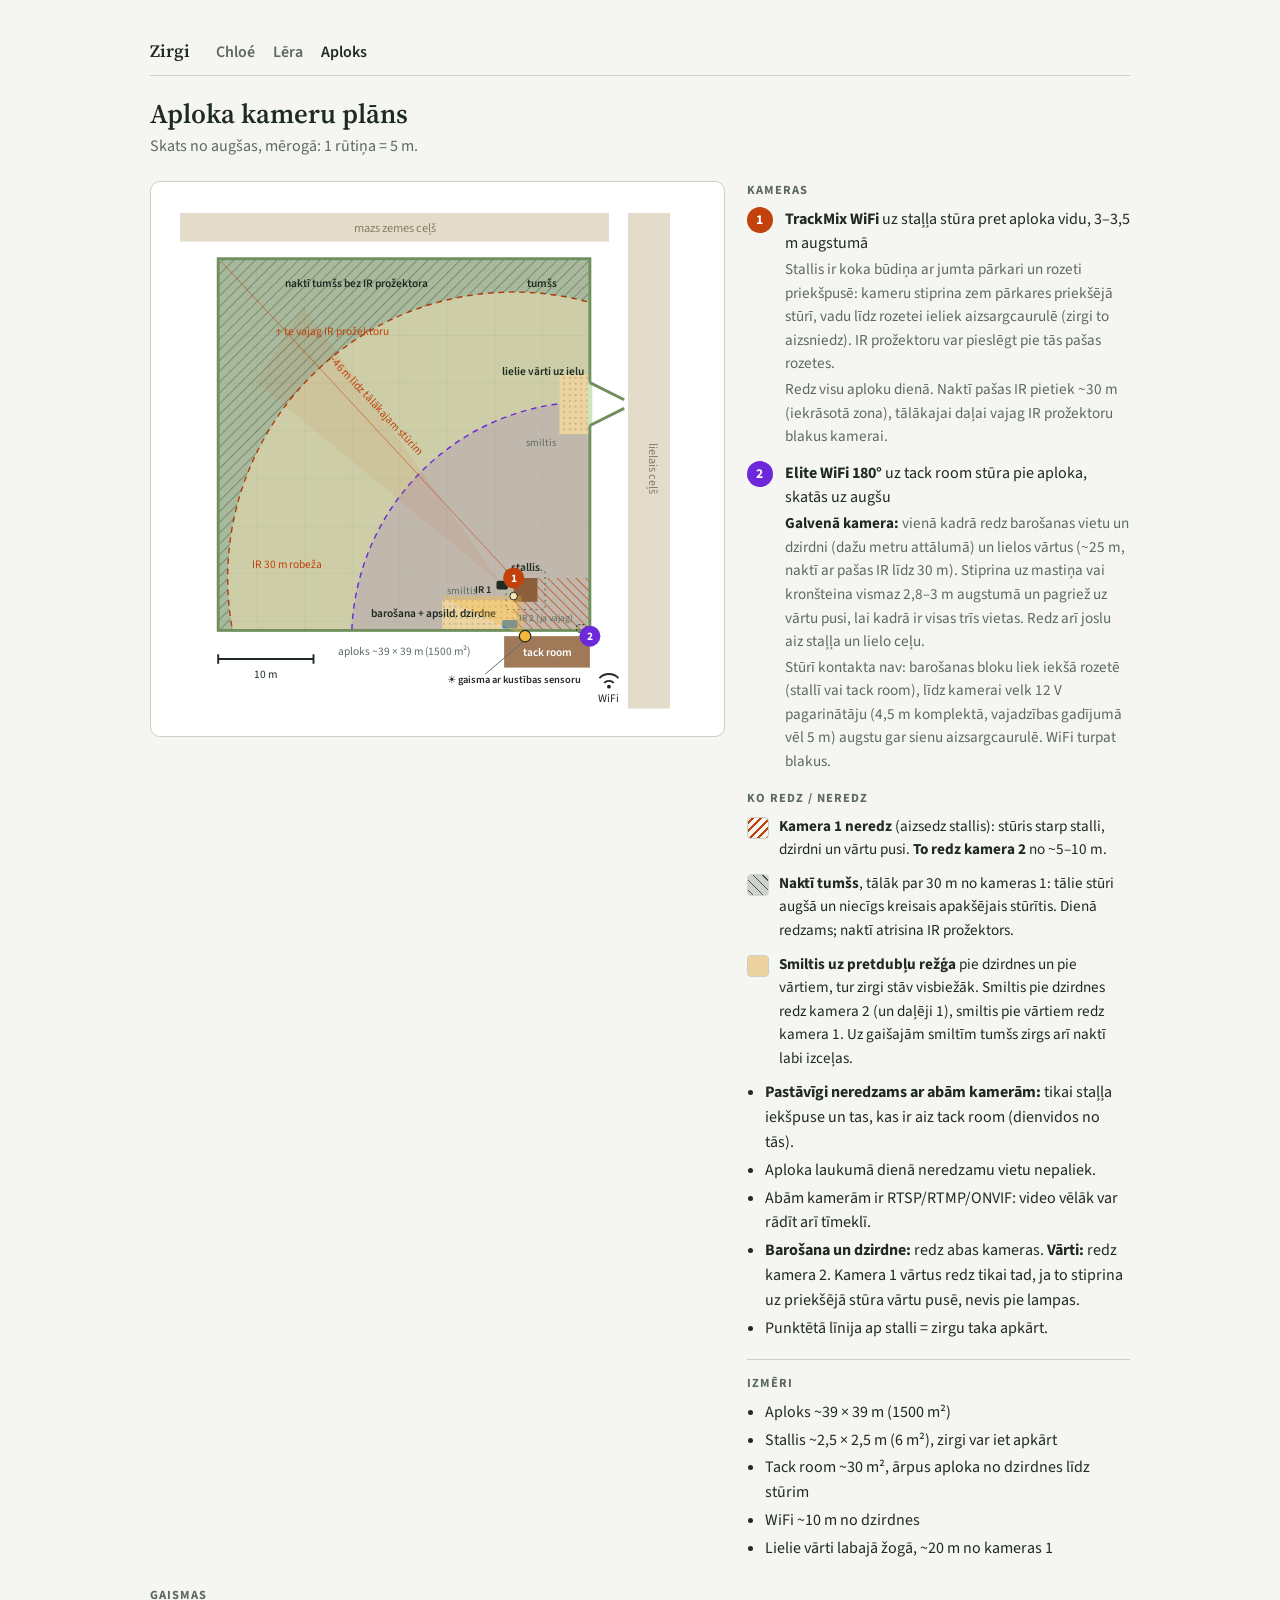
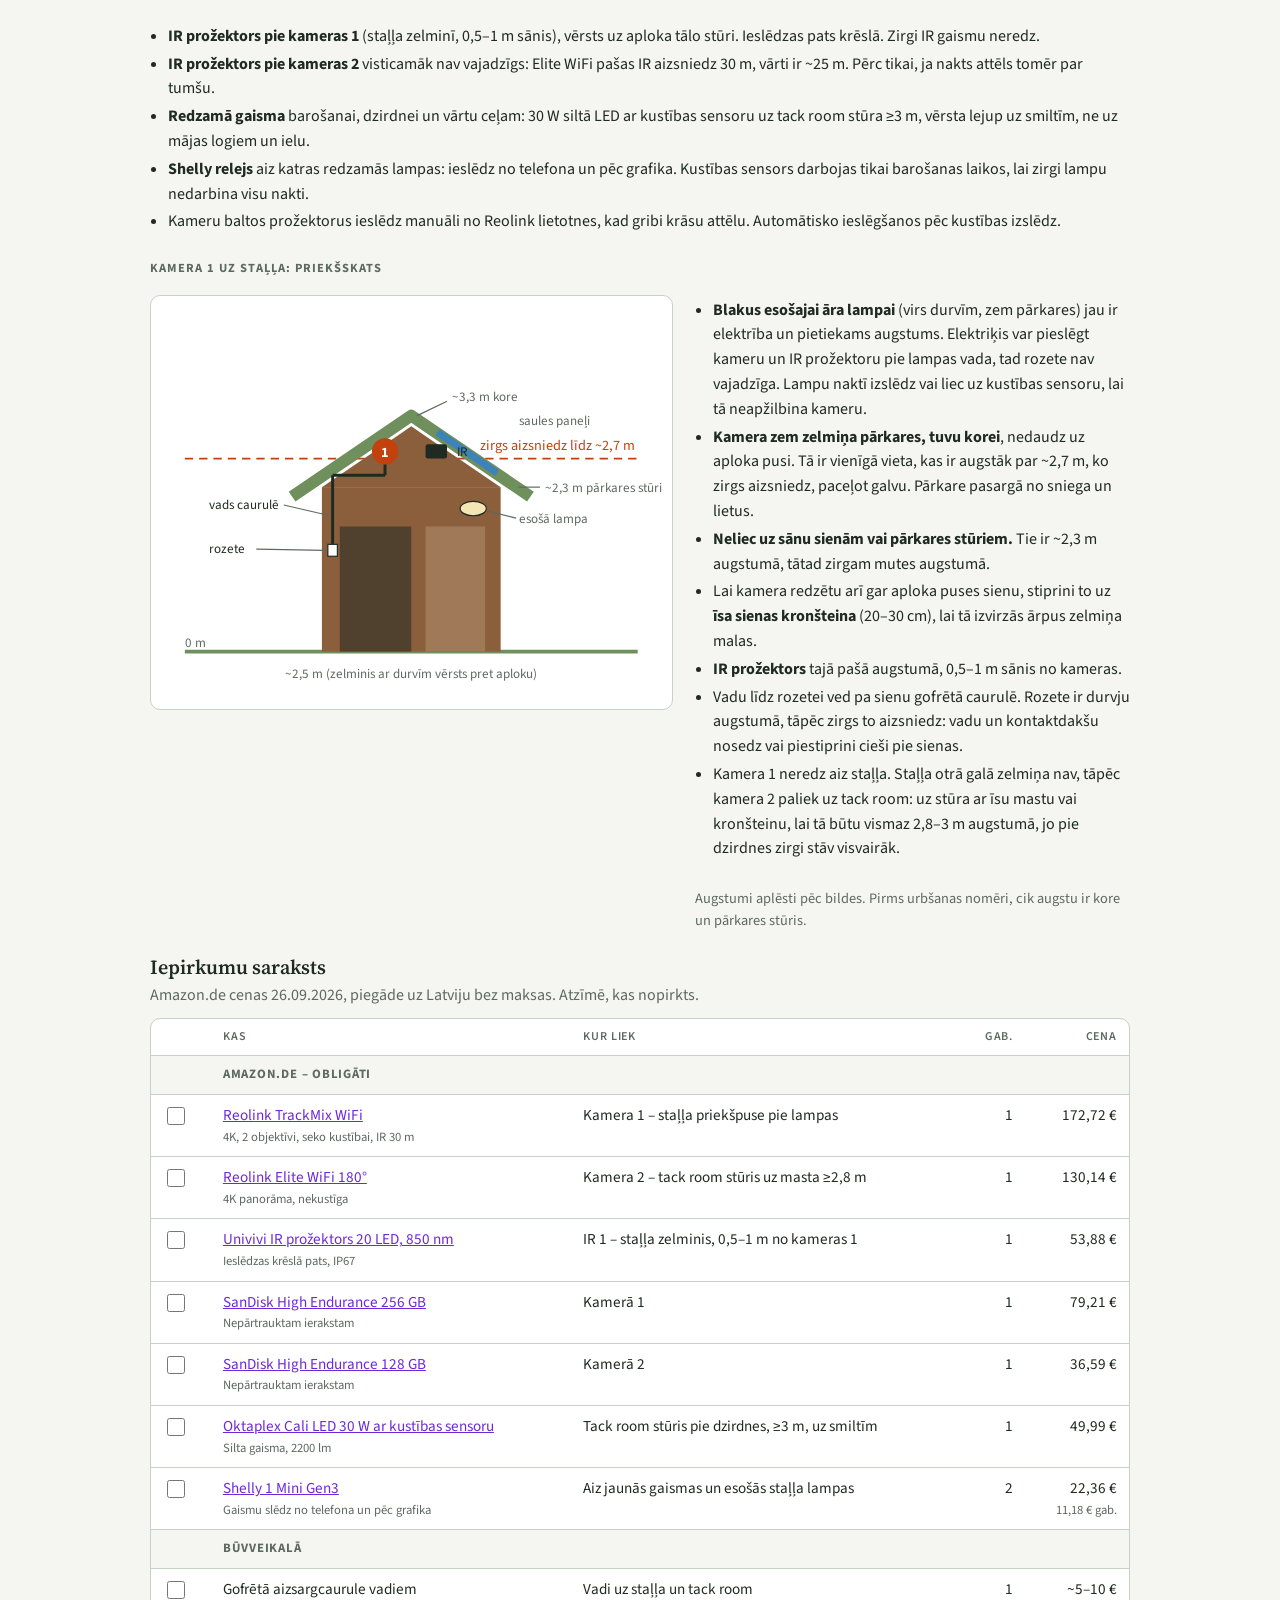
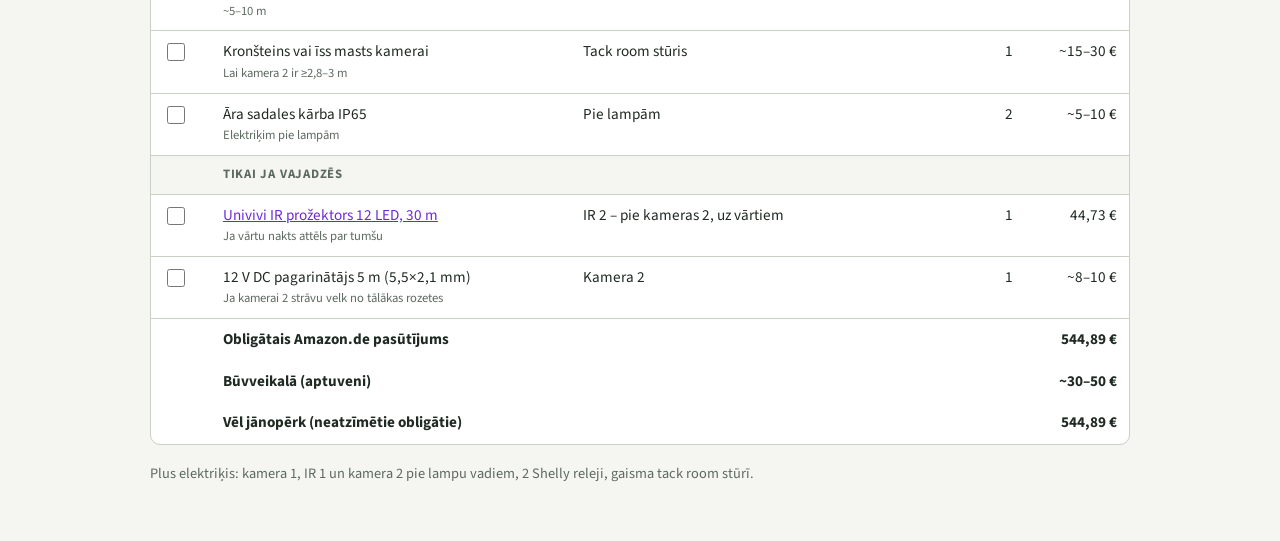
==== commit efb79f2d: "Aploks: Elite WiFi IR 30 m, RTSP piezīme Co-Authored-By: Claude Opus 5.5 <noreply@anthropic.com>" ====
--- a/aploks.html
+++ b/aploks.html
@@ -217,7 +217,7 @@
           <div class="cam"><span class="dot d1">1</span><div><b>TrackMix WiFi</b> uz staļļa stūra pret aploka vidu, 3–3,5 m augstumā
             <p>Stallis ir koka būdiņa ar jumta pārkari un rozeti priekšpusē: kameru stiprina zem pārkares priekšējā stūrī, vadu līdz rozetei ieliek aizsargcaurulē (zirgi to aizsniedz). IR prožektoru var pieslēgt pie tās pašas rozetes.</p><p>Redz visu aploku dienā. Naktī pašas IR pietiek ~30 m (iekrāsotā zona), tālākajai daļai vajag IR prožektoru blakus kamerai.</p></div></div>
           <div class="cam"><span class="dot d2">2</span><div><b>Elite WiFi 180°</b> uz tack room stūra pie aploka, skatās uz augšu
-            <p><b>Galvenā kamera:</b> vienā kadrā redz barošanas vietu un dzirdni (dažu metru attālumā) un lielos vārtus (~25 m). Stiprina uz mastiņa vai kronšteina vismaz 2,8–3 m augstumā un pagriež uz vārtu pusi, lai kadrā ir visas trīs vietas. Redz arī joslu aiz staļļa un lielo ceļu.</p><p>Stūrī kontakta nav: barošanas bloku liek iekšā rozetē (stallī vai tack room), līdz kamerai velk 12 V pagarinātāju (4,5 m komplektā, vajadzības gadījumā vēl 5 m) augstu gar sienu aizsargcaurulē. WiFi turpat blakus.</p></div></div>
+            <p><b>Galvenā kamera:</b> vienā kadrā redz barošanas vietu un dzirdni (dažu metru attālumā) un lielos vārtus (~25 m, naktī ar pašas IR līdz 30 m). Stiprina uz mastiņa vai kronšteina vismaz 2,8–3 m augstumā un pagriež uz vārtu pusi, lai kadrā ir visas trīs vietas. Redz arī joslu aiz staļļa un lielo ceļu.</p><p>Stūrī kontakta nav: barošanas bloku liek iekšā rozetē (stallī vai tack room), līdz kamerai velk 12 V pagarinātāju (4,5 m komplektā, vajadzības gadījumā vēl 5 m) augstu gar sienu aizsargcaurulē. WiFi turpat blakus.</p></div></div>
         </div>
       </section>
       <section>
@@ -230,6 +230,7 @@
         <ul style="margin-top:10px">
           <li><b>Pastāvīgi neredzams ar abām kamerām:</b> tikai staļļa iekšpuse un tas, kas ir aiz tack room (dienvidos no tās).</li>
           <li>Aploka laukumā dienā neredzamu vietu nepaliek.</li>
+          <li>Abām kamerām ir RTSP/RTMP/ONVIF: video vēlāk var rādīt arī tīmeklī.</li>
           <li><b>Barošana un dzirdne:</b> redz abas kameras. <b>Vārti:</b> redz kamera 2. Kamera 1 vārtus redz tikai tad, ja to stiprina uz priekšējā stūra vārtu pusē, nevis pie lampas.</li>
           <li>Punktētā līnija ap stalli = zirgu taka apkārt.</li>
         </ul>
@@ -250,7 +251,7 @@
     <h2>Gaismas</h2>
     <ul>
       <li><b>IR prožektors pie kameras 1</b> (staļļa zelminī, 0,5–1 m sānis), vērsts uz aploka tālo stūri. Ieslēdzas pats krēslā. Zirgi IR gaismu neredz.</li>
-      <li><b>IR prožektors pie kameras 2</b> tikai tad, ja vārtu nakts attēls ir par tumšu (Univivi 12 LED, 30 m).</li>
+      <li><b>IR prožektors pie kameras 2</b> visticamāk nav vajadzīgs: Elite WiFi pašas IR aizsniedz 30 m, vārti ir ~25 m. Pērc tikai, ja nakts attēls tomēr par tumšu.</li>
       <li><b>Redzamā gaisma</b> barošanai, dzirdnei un vārtu ceļam: 30 W siltā LED ar kustības sensoru uz tack room stūra ≥3 m, vērsta lejup uz smiltīm, ne uz mājas logiem un ielu.</li>
       <li><b>Shelly relejs</b> aiz katras redzamās lampas: ieslēdz no telefona un pēc grafika. Kustības sensors darbojas tikai barošanas laikos, lai zirgi lampu nedarbina visu nakti.</li>
       <li>Kameru baltos prožektorus ieslēdz manuāli no Reolink lietotnes, kad gribi krāsu attēlu. Automātisko ieslēgšanos pēc kustības izslēdz.</li>
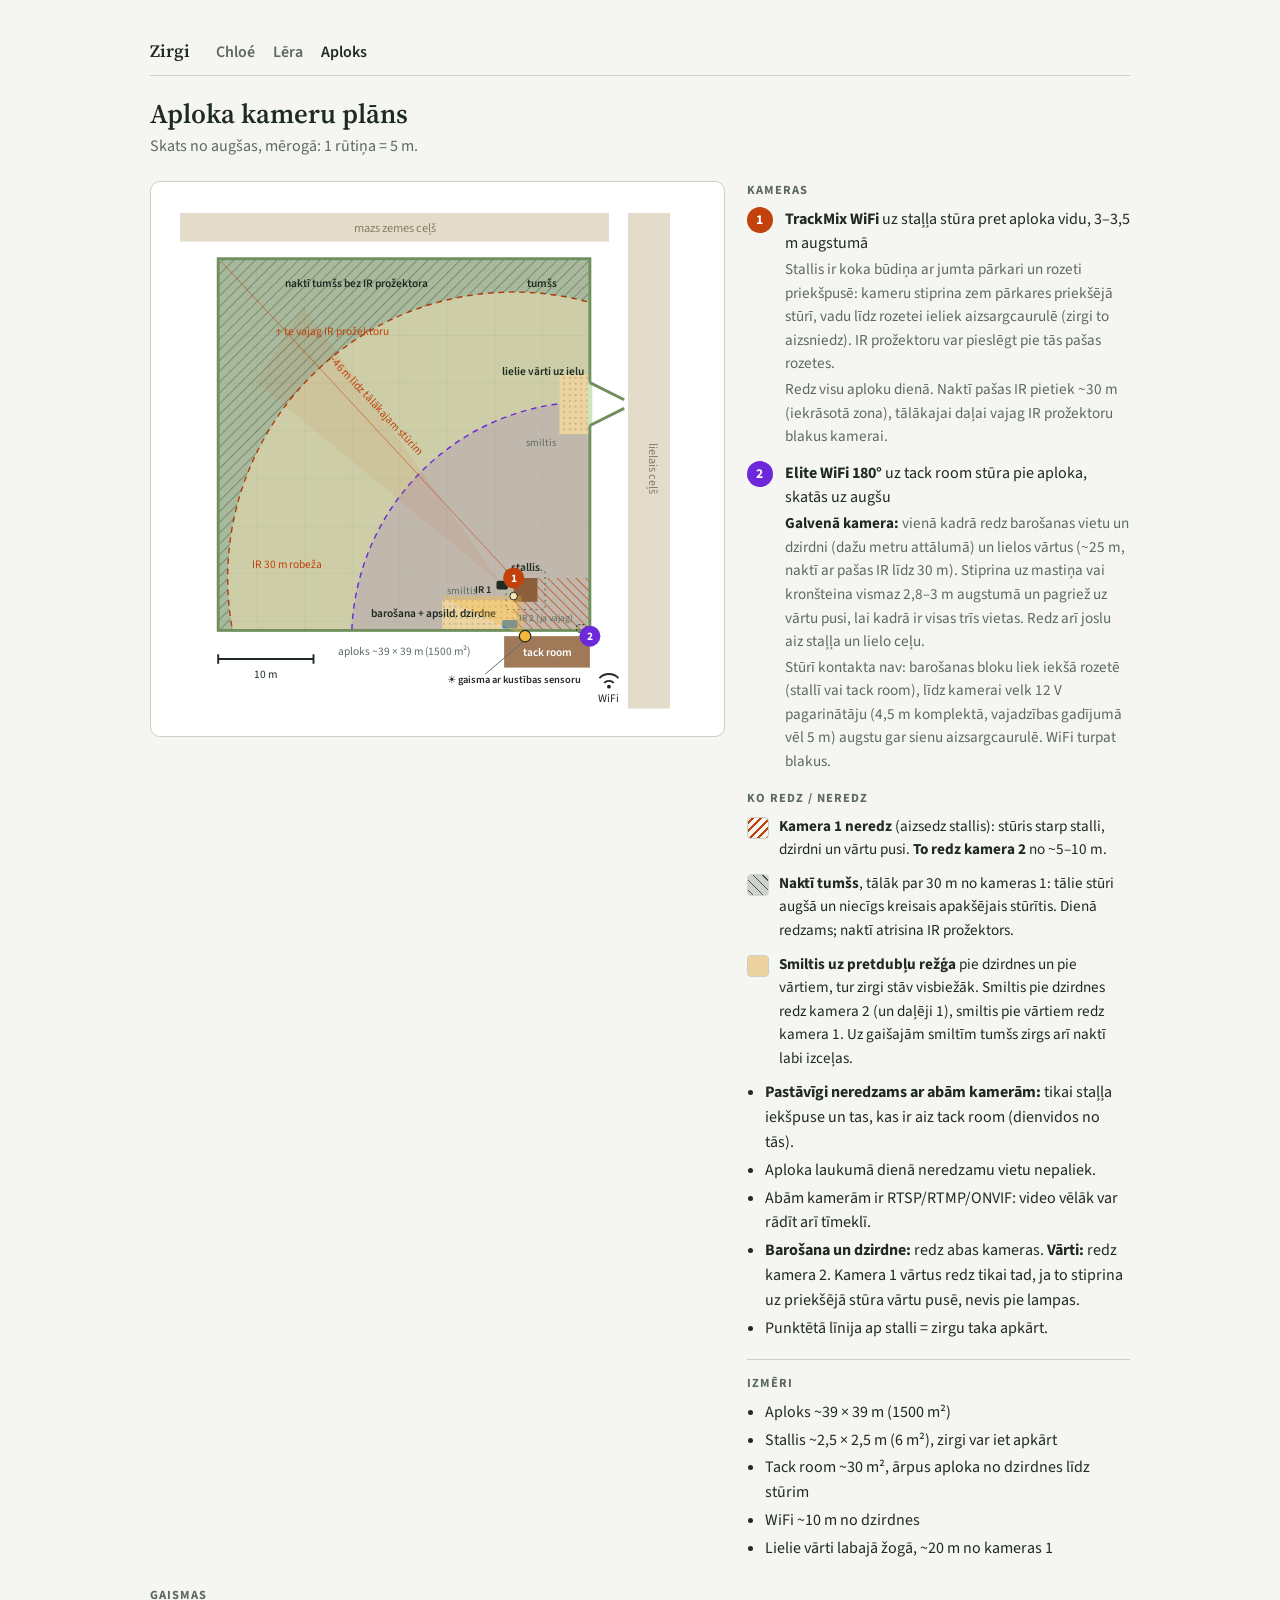
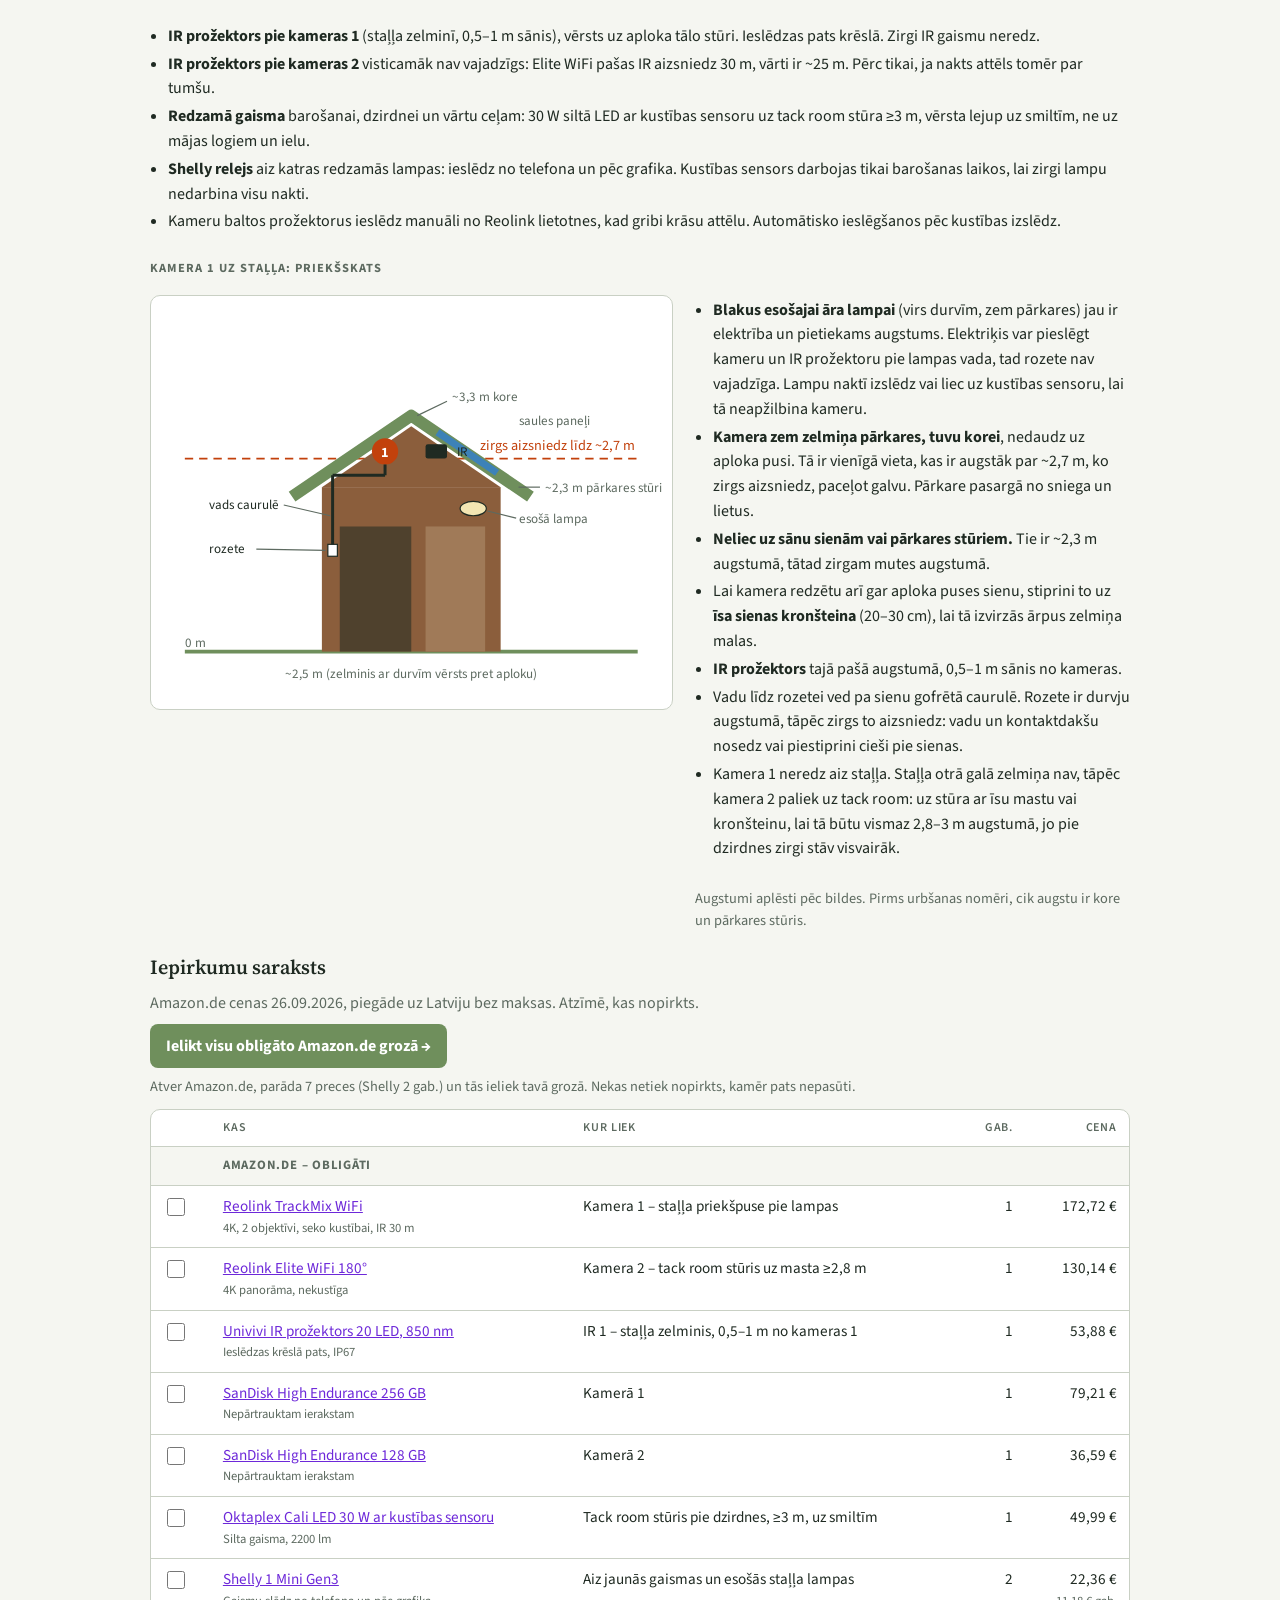
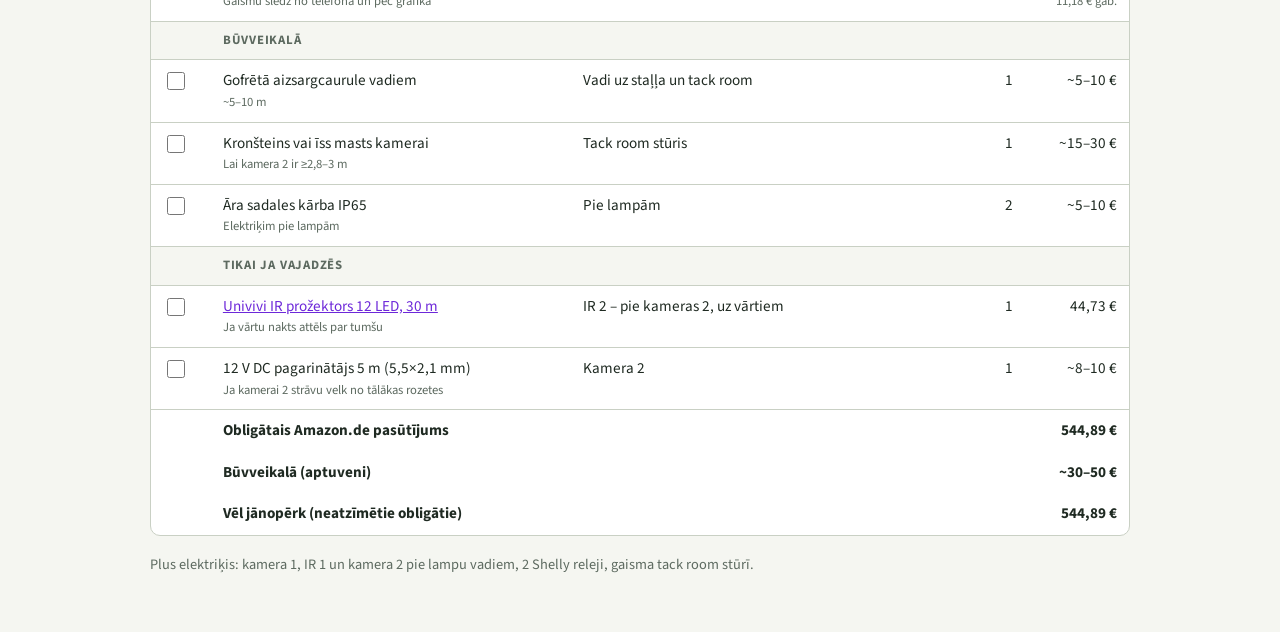
==== commit bb2d1791: "Aploks: poga ielikt visu Amazon.de grozā Co-Authored-By: Claude Opus 5.5 <noreply@anthropic.com>" ====
--- a/aploks.html
+++ b/aploks.html
@@ -53,6 +53,9 @@
 .front{display:grid;gap:10px}
 .note{color:var(--muted);font-size:.9rem;margin:8px 0 0}
 .shop{display:grid;gap:10px}
+.shop-head{display:grid;gap:8px;justify-items:start}
+.cartbtn{display:inline-block;background:var(--grass-edge);color:#fff;font-weight:700;padding:10px 16px;border-radius:8px;text-decoration:none}
+.cartbtn:hover,.cartbtn:focus-visible{filter:brightness(1.1);outline:2px solid var(--ink);outline-offset:2px}
 .h2big{font:600 1.25rem/1.2 "Source Serif 4",Georgia,serif;letter-spacing:0;text-transform:none;color:var(--ink);margin:0}
 .tbl{overflow-x:auto;background:var(--panel);border:1px solid var(--line);border-radius:10px}
 table{border-collapse:collapse;width:100%;min-width:560px;font-size:.95rem}
@@ -323,6 +326,8 @@
     <div class="shop-head">
       <h2 class="h2big">Iepirkumu saraksts</h2>
       <p class="sub">Amazon.de cenas 26.09.2026, piegāde uz Latviju bez maksas. Atzīmē, kas nopirkts.</p>
+      <a class="cartbtn" href="https://www.amazon.de/gp/aws/cart/add.html?ASIN.1=B0B4KB6CTB&amp;Quantity.1=1&amp;ASIN.2=B0DRHSK4RR&amp;Quantity.2=1&amp;ASIN.3=B0CTQ8C73Q&amp;Quantity.3=1&amp;ASIN.4=B07P4HBRMV&amp;Quantity.4=1&amp;ASIN.5=B07NY23WBG&amp;Quantity.5=1&amp;ASIN.6=B08PKTVNGN&amp;Quantity.6=1&amp;ASIN.7=B0CQCHS2QS&amp;Quantity.7=2" target="_blank" rel="noopener">Ielikt visu obligāto Amazon.de grozā →</a>
+      <p class="note" style="margin:0">Atver Amazon.de, parāda 7 preces (Shelly 2 gab.) un tās ieliek tavā grozā. Nekas netiek nopirkts, kamēr pats nepasūti.</p>
     </div>
     <div class="tbl">
       <table>
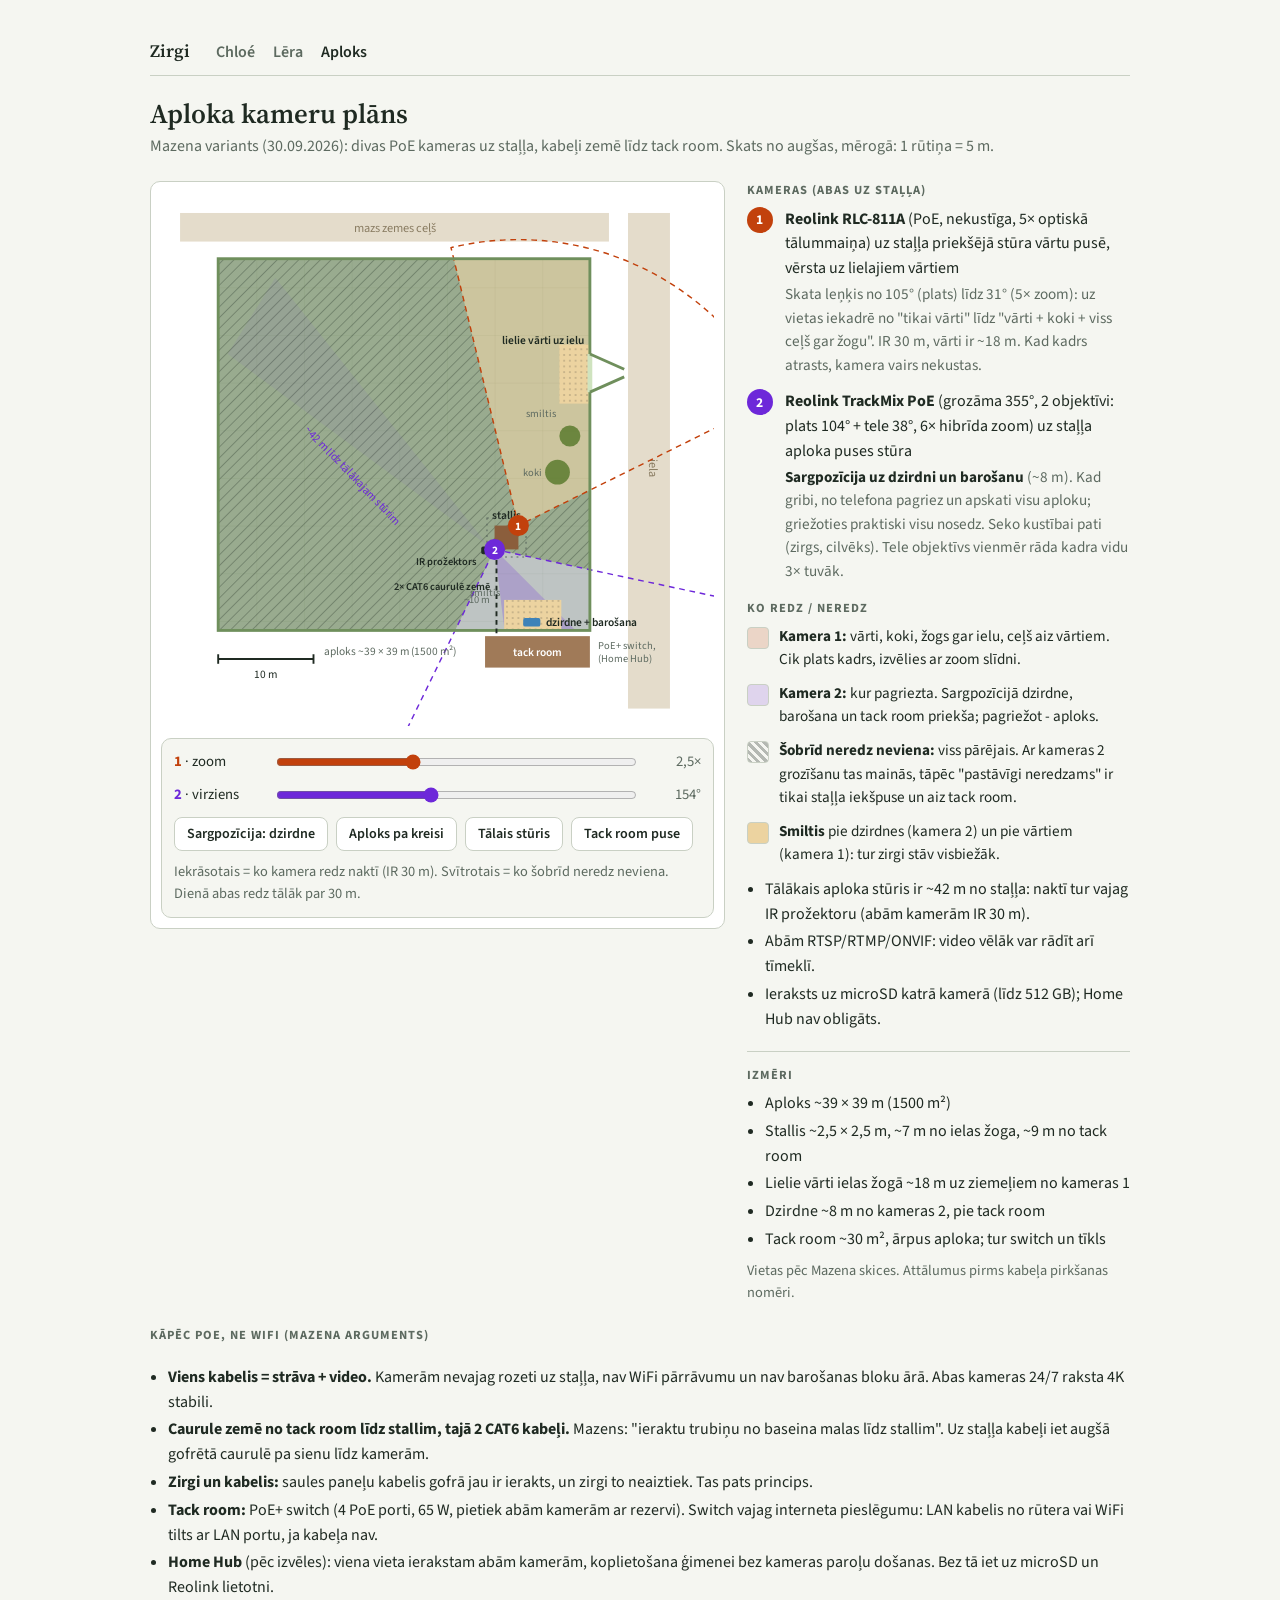
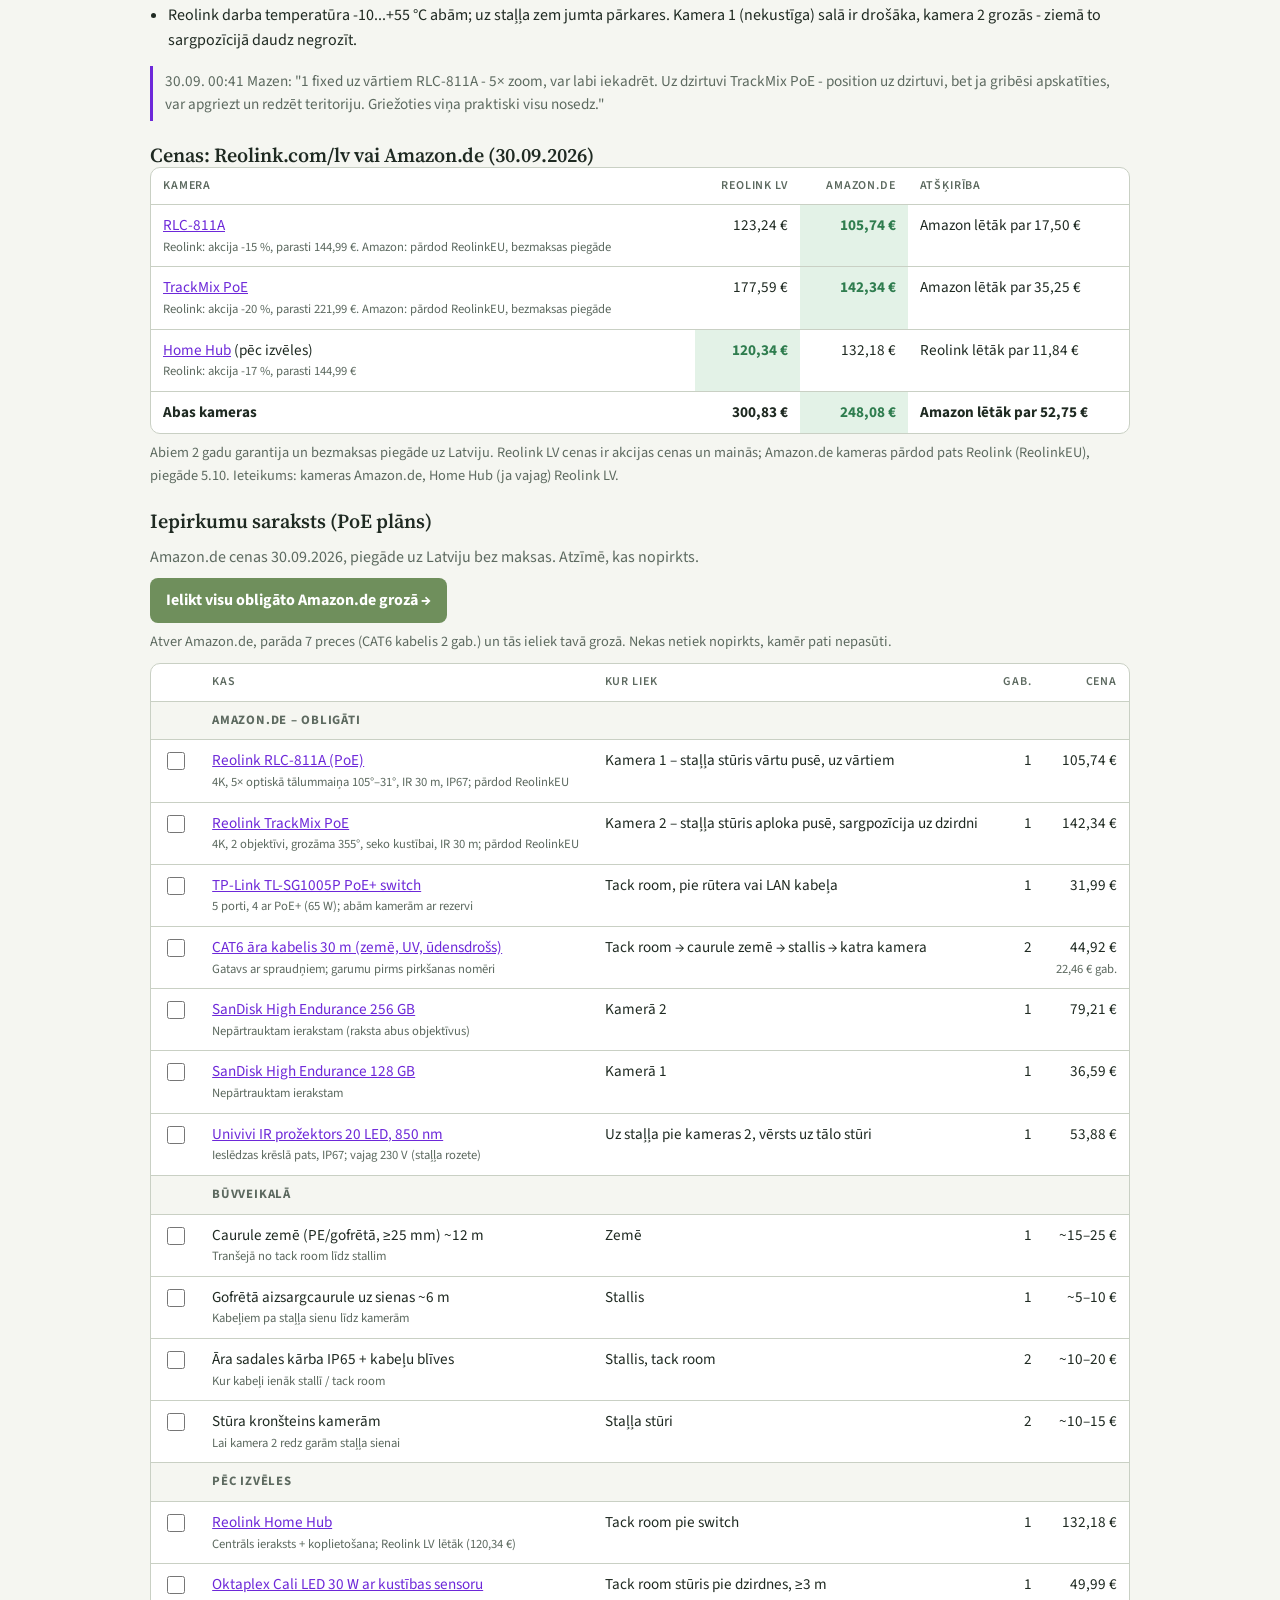
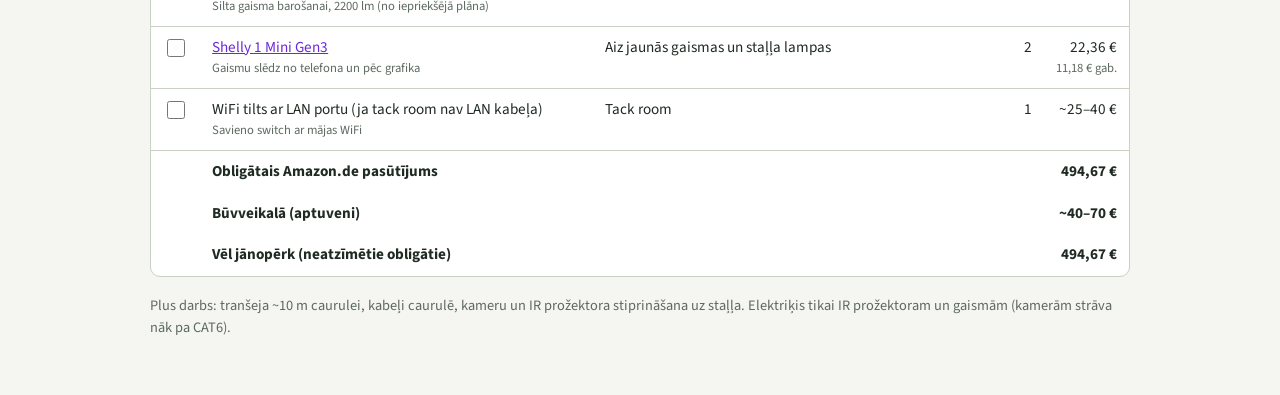
==== commit 6dcbae86: "Aploks: Mazena PoE plāns (RLC-811A + TrackMix PoE), cenu salīdzinājums, jauns saraksts Co-Authored-B" ====
--- a/aploks.html
+++ b/aploks.html
@@ -10,20 +10,23 @@
 :root{
   --bg:#f5f6f1; --ink:#1f2a22; --muted:#5d6a60; --line:#c9d0c4;
   --grass:#cfe3bf; --grass-edge:#6f8f5c; --road:#e4dccb; --road-ink:#8a7d63;
-  --stable:#8b5e3c; --tack:#a07a58; --water:#3d82b8;
-  --cam1:#c2410c; --cam2:#6d28d9; --ir:rgba(194,65,12,.13); --cov2:rgba(109,40,217,.13);
-  --panel:#ffffff; --warm:#f5b83d; --sand:#ecd3a0; --night:rgba(31,42,34,.22);
+  --stable:#8b5e3c; --tack:#a07a58; --water:#3d82b8; --tree:#5b7a2e;
+  --cam1:#c2410c; --cam2:#6d28d9; --cov1:rgba(194,65,12,.18); --cov2:rgba(109,40,217,.16); --cov2t:rgba(109,40,217,.22);
+  --panel:#ffffff; --warm:#f5b83d; --sand:#ecd3a0; --blind:rgba(31,42,34,.30); --cable:#1f2a22;
+  --ok:#2f7d4f; --good:#e3f2e7;
 }
 @media (prefers-color-scheme: dark){:root:not([data-theme="light"]){
   color-scheme:dark; --bg:#141a16; --ink:#e6ece4; --muted:#9aa89d; --line:#34403a;
   --grass:#2a3d27; --grass-edge:#7fa36a; --road:#3a352b; --road-ink:#bfae8a;
-  --stable:#c48a5c; --tack:#b8916c; --water:#6aaee0;
-  --cam1:#fb8a4c; --cam2:#b794f6; --ir:rgba(251,138,76,.16); --cov2:rgba(183,148,246,.16); --panel:#1b221d; --warm:#f5c150; --sand:#6e5a36; --night:rgba(0,0,0,.45);}}
+  --stable:#c48a5c; --tack:#b8916c; --water:#6aaee0; --tree:#7fa34a;
+  --cam1:#fb8a4c; --cam2:#b794f6; --cov1:rgba(251,138,76,.20); --cov2:rgba(183,148,246,.18); --cov2t:rgba(183,148,246,.26);
+  --panel:#1b221d; --warm:#f5c150; --sand:#6e5a36; --blind:rgba(0,0,0,.5); --cable:#e6ece4; --ok:#7fd39a; --good:#1f3527;}}
 :root[data-theme="dark"]{
   color-scheme:dark; --bg:#141a16; --ink:#e6ece4; --muted:#9aa89d; --line:#34403a;
   --grass:#2a3d27; --grass-edge:#7fa36a; --road:#3a352b; --road-ink:#bfae8a;
-  --stable:#c48a5c; --tack:#b8916c; --water:#6aaee0;
-  --cam1:#fb8a4c; --cam2:#b794f6; --ir:rgba(251,138,76,.16); --cov2:rgba(183,148,246,.16); --panel:#1b221d; --warm:#f5c150; --sand:#6e5a36; --night:rgba(0,0,0,.45);}
+  --stable:#c48a5c; --tack:#b8916c; --water:#6aaee0; --tree:#7fa34a;
+  --cam1:#fb8a4c; --cam2:#b794f6; --cov1:rgba(251,138,76,.20); --cov2:rgba(183,148,246,.18); --cov2t:rgba(183,148,246,.26);
+  --panel:#1b221d; --warm:#f5c150; --sand:#6e5a36; --blind:rgba(0,0,0,.5); --cable:#e6ece4; --ok:#7fd39a; --good:#1f3527;}
 body{background:var(--bg);color:var(--ink);font:16px/1.55 "Source Sans 3",system-ui,sans-serif}
 .wrap{max-width:980px;margin:0 auto;padding-inline:16px;padding-block:28px 48px;display:grid;gap:22px}
 h1{font:600 1.7rem/1.2 "Source Serif 4",Georgia,serif;margin:0;text-wrap:balance}
@@ -45,11 +48,16 @@
 .q{border-top:1px solid var(--line);padding-top:14px}
 .legend{display:grid;gap:10px}.legend>div{display:grid;grid-template-columns:22px 1fr;gap:10px;align-items:start;font-size:.95rem}
 .sw{width:20px;height:20px;border-radius:4px;border:1px solid var(--line);margin-top:2px}
-.sw-b1{background:repeating-linear-gradient(-45deg,var(--cam1) 0 2px,transparent 2px 6px)}
+.sw-1{background:var(--cov1)}.sw-2{background:var(--cov2)}.sw-b{background:repeating-linear-gradient(45deg,var(--blind) 0 3px,transparent 3px 6px)}
 .sw-s{background:var(--sand)}
-.sw-n{background:repeating-linear-gradient(45deg,var(--night) 0 3px,var(--ink) 3px 4px,var(--night) 4px 7px);opacity:.8}
-.grid2{display:grid;grid-template-columns:minmax(0,1.2fr) minmax(0,1fr);gap:22px;align-items:start}
-@media (max-width:760px){.grid2{grid-template-columns:1fr}}
+.ctl{display:grid;gap:10px;margin-top:12px;padding:12px;border:1px solid var(--line);border-radius:10px;background:var(--bg)}
+.ctl label{display:grid;grid-template-columns:90px 1fr 56px;gap:10px;align-items:center;font-size:.92rem}
+.ctl label span:last-child{text-align:right;font-variant-numeric:tabular-nums;color:var(--muted)}
+input[type=range]{width:100%;accent-color:var(--cam2)}
+#z1{accent-color:var(--cam1)}
+.btns{display:flex;gap:8px;flex-wrap:wrap}
+button.pos{background:var(--panel);color:var(--ink);border:1px solid var(--line);border-radius:8px;padding:6px 12px;font:600 .88rem "Source Sans 3",system-ui,sans-serif;cursor:pointer}
+button.pos:hover,button.pos:focus-visible{border-color:var(--cam2);outline:2px solid var(--cam2);outline-offset:1px}
 .front{display:grid;gap:10px}
 .note{color:var(--muted);font-size:.9rem;margin:8px 0 0}
 .shop{display:grid;gap:10px}
@@ -67,8 +75,11 @@
 tfoot td{font-weight:700;border-bottom:0}
 td a{color:var(--cam2)}
 td small{color:var(--muted);display:block}
+td.best{background:var(--good);color:var(--ok);font-weight:700}
 input[type=checkbox]{width:18px;height:18px;accent-color:var(--grass-edge)}
 .num{font-variant-numeric:tabular-nums}
+.cmp table{min-width:620px}
+.chat{border-left:3px solid var(--cam2);padding:4px 12px;color:var(--muted);font-size:.95rem;margin:0}
 </style>
 
 <style>
@@ -84,13 +95,12 @@
 <nav class="zsite"><a class="brand" href="index.html">Zirgi</a><a href="chloe.html">Chloé</a><a href="lera.html">Lēra</a><a href="aploks.html" aria-current="page">Aploks</a></nav>
   <header>
     <h1>Aploka kameru plāns</h1>
-    <p class="sub">Skats no augšas, mērogā: 1 rūtiņa = 5 m.</p>
+    <p class="sub">Mazena variants (30.09.2026): divas PoE kameras uz staļļa, kabeļi zemē līdz tack room. Skats no augšas, mērogā: 1 rūtiņa = 5 m.</p>
   </header>
-
 
   <div class="grid">
     <div class="map">
-      <svg viewBox="0 0 580 560" role="img" aria-label="Aploka plāns ar staļļa, tack room, dzirdnes, vārtu un divu kameru atrašanās vietām">
+      <svg viewBox="0 0 580 560" role="img" aria-label="Aploka plāns ar staļļa, tack room, dzirdnes, vārtu, koku un divu PoE kameru atrašanās vietām un redzamības zonām">
         <defs>
           <clipPath id="pad"><rect x="60" y="70" width="390" height="390"/></clipPath>
           <pattern id="grid" width="50" height="50" patternUnits="userSpaceOnUse">
@@ -100,234 +110,185 @@
             <rect width="6" height="6" fill="var(--sand)"/>
             <circle cx="3" cy="3" r="1.1" fill="var(--road-ink)" fill-opacity=".45"/>
           </pattern>
-          <pattern id="hatchNight" width="8" height="8" patternUnits="userSpaceOnUse" patternTransform="rotate(45)">
-            <rect width="8" height="8" fill="var(--night)"/>
-            <line x1="0" y1="0" x2="0" y2="8" stroke="var(--ink)" stroke-opacity=".35" stroke-width="2"/>
+          <pattern id="hatchBlind" width="8" height="8" patternUnits="userSpaceOnUse" patternTransform="rotate(45)">
+            <rect width="8" height="8" fill="var(--blind)"/>
+            <line x1="0" y1="0" x2="0" y2="8" stroke="var(--ink)" stroke-opacity=".3" stroke-width="2"/>
           </pattern>
-          <pattern id="hatchBlind1" width="7" height="7" patternUnits="userSpaceOnUse" patternTransform="rotate(-45)">
-            <line x1="0" y1="0" x2="0" y2="7" stroke="var(--cam1)" stroke-opacity=".7" stroke-width="2"/>
-          </pattern>
+          <!-- mask: white = neredzams; kameru zonas melnas -->
+          <mask id="blindMask">
+            <rect x="0" y="0" width="580" height="560" fill="#fff"/>
+            <path id="m1" d="" fill="#000"/>
+            <path id="m2" d="" fill="#000"/>
+          </mask>
         </defs>
 
-        <!-- small dirt road (top) -->
+        <!-- ceļi -->
         <rect x="20" y="22" width="450" height="30" fill="var(--road)"/>
         <text x="245" y="42" text-anchor="middle" font-size="13" style="fill:var(--road-ink)">mazs zemes ceļš</text>
-
-        <!-- big road (right) -->
         <rect x="490" y="22" width="44" height="520" fill="var(--road)"/>
-        <text x="512" y="290" text-anchor="middle" font-size="13" style="fill:var(--road-ink)" transform="rotate(90 512 290)">lielais ceļš</text>
-
-        <!-- paddock -->
+        <text x="512" y="290" text-anchor="middle" font-size="13" style="fill:var(--road-ink)" transform="rotate(90 512 290)">iela</text>
+
+        <!-- aploks -->
         <rect x="60" y="70" width="390" height="390" fill="var(--grass)"/>
         <rect x="60" y="70" width="390" height="390" fill="url(#grid)"/>
 
-        <!-- coverage cam 1: IR 30 m -->
+        <!-- redzamības zonas (naktī, IR 30 m) -->
         <g clip-path="url(#pad)">
-          <circle cx="370" cy="405" r="300" fill="var(--ir)"/>
-          <circle cx="370" cy="405" r="300" fill="none" stroke="var(--cam1)" stroke-dasharray="6 5" stroke-width="1.5"/>
-          <!-- coverage cam 2: 180° facing north, ~25 m -->
-          <path d="M450 470 L200 470 A250 250 0 0 1 700 470 Z" fill="var(--cov2)"/>
+          <path id="c1" d="" fill="var(--cov1)"/>
+          <path id="c2" d="" fill="var(--cov2)"/>
+          <path id="c2t" d="" fill="var(--cov2t)"/>
+          <!-- neredzams = aploks mīnus zonas -->
+          <rect x="60" y="70" width="390" height="390" fill="url(#hatchBlind)" mask="url(#blindMask)"/>
         </g>
-        <path d="M200 470 A250 250 0 0 1 450 220" fill="none" stroke="var(--cam2)" stroke-dasharray="6 5" stroke-width="1.5" clip-path="url(#pad)"/>
-
-        <!-- sand on anti-mud grid: trough + gate -->
-        <rect x="295" y="428" width="78" height="32" fill="url(#sandPad)"/>
-        <rect x="418" y="192" width="32" height="62" fill="url(#sandPad)"/>
-        <text x="300" y="422" font-size="11" style="fill:var(--muted)">smiltis</text>
-        <text x="414" y="266" font-size="11" text-anchor="end" style="fill:var(--muted)">smiltis</text>
-
-        <!-- night-dark zone: beyond 30 m from cam 1 -->
-        <path clip-path="url(#pad)" fill-rule="evenodd" fill="url(#hatchNight)"
-          d="M60 70H450V460H60Z M70 405a300 300 0 1 0 600 0a300 300 0 1 0 -600 0Z"/>
-        <!-- cam 1 blind quadrant behind stable (covered by cam 2) -->
-        <path d="M370 430V460H450V405H395V430Z" fill="url(#hatchBlind1)"/>
-
-        <!-- fence -->
+        <!-- zonu malas arī ārpus aploka (ielas puse) -->
+        <path id="c1e" d="" fill="none" stroke="var(--cam1)" stroke-width="1.5" stroke-dasharray="6 5"/>
+        <path id="c2e" d="" fill="none" stroke="var(--cam2)" stroke-width="1.5" stroke-dasharray="6 5"/>
+
+        <!-- smiltis: dzirdne + vārti -->
+        <rect x="360" y="428" width="60" height="32" fill="url(#sandPad)"/>
+        <rect x="418" y="160" width="32" height="62" fill="url(#sandPad)"/>
+        <text x="356" y="424" text-anchor="end" font-size="11" style="fill:var(--muted)">smiltis</text>
+        <text x="414" y="236" font-size="11" text-anchor="end" style="fill:var(--muted)">smiltis</text>
+
+        <!-- koki pie vārtiem -->
+        <circle cx="429" cy="256" r="11" fill="var(--tree)" fill-opacity=".85"/>
+        <circle cx="416" cy="294" r="13" fill="var(--tree)" fill-opacity=".85"/>
+        <text x="400" y="298" text-anchor="end" font-size="11" style="fill:var(--muted)">koki</text>
+
+        <!-- žogs + vārti -->
         <rect x="60" y="70" width="390" height="390" fill="none" stroke="var(--grass-edge)" stroke-width="3"/>
-        <!-- gate on right fence -->
-        <line x1="450" y1="200" x2="450" y2="245" stroke="var(--grass)" stroke-width="5"/>
-        <line x1="450" y1="200" x2="486" y2="218" stroke="var(--grass-edge)" stroke-width="3"/>
-        <line x1="450" y1="245" x2="486" y2="227" stroke="var(--grass-edge)" stroke-width="3"/>
-        <text x="444" y="192" text-anchor="end" font-size="12" font-weight="600">lielie vārti uz ielu</text>
-
-        <!-- stable ~2.5x2.5 m -->
-        <rect x="370" y="405" width="25" height="25" fill="var(--stable)"/>
-        <text x="382" y="398" text-anchor="middle" font-size="12" font-weight="600">stallis</text>
-
-        <text x="130" y="100" font-size="12" font-weight="600">naktī tumšs bez IR prožektora</text>
-        <text x="400" y="100" font-size="12" font-weight="600" text-anchor="middle">tumšs</text>
-        <!-- horse path around stable -->
-        <path d="M362 397 H403 V438 H362 Z" fill="none" stroke="var(--muted)" stroke-dasharray="2 4" stroke-width="1.2"/>
-
-        <!-- trough -->
-        <rect x="358" y="449" width="16" height="9" rx="2" fill="var(--water)"/>
-        <text x="352" y="446" text-anchor="end" font-size="12" font-weight="600">barošana + apsild. dzirdne</text>
-
-        <!-- tack room 9 x 3.3 m = ~30 m2 -->
-        <rect x="360" y="466" width="90" height="33" fill="var(--tack)"/>
-        <text x="405" y="487" text-anchor="middle" font-size="12" font-weight="600" style="fill:#fff">tack room</text>
-
-        <!-- wifi -->
-        <g transform="translate(470 510)">
-          <path d="M-10 0 A14 14 0 0 1 10 0" fill="none" stroke="var(--ink)" stroke-width="2"/>
-          <path d="M-5 5 A7 7 0 0 1 5 5" fill="none" stroke="var(--ink)" stroke-width="2"/>
-          <circle cx="0" cy="9" r="2" fill="var(--ink)"/>
-        </g>
-        <text x="470" y="535" text-anchor="middle" font-size="12">WiFi</text>
-
-        <!-- LIGHTS -->
-        <!-- IR 1 beam toward far corner -->
-        <path d="M358 412 L150 120 L100 200 Z" fill="var(--cam1)" fill-opacity=".07" clip-path="url(#pad)"/>
-        <rect x="352" y="408" width="12" height="9" rx="2" fill="var(--ink)"/>
-        <text x="346" y="421" text-anchor="end" font-size="11" font-weight="600">IR 1</text>
-        <!-- warm floodlight at tack room trough end -->
-        <path d="M382 466 L292 424 L378 424 Z" fill="var(--warm)" fill-opacity=".35"/>
-        <circle cx="382" cy="466" r="6" fill="var(--warm)" stroke="var(--ink)" stroke-width="1.2"/>
-        <text x="300" y="515" font-size="11" font-weight="600">☀ gaisma ar kustības sensoru</text>
-        <line x1="340" y1="506" x2="380" y2="472" stroke="var(--muted)"/>
-        <!-- existing lamp on stable front -->
-        <circle cx="370" cy="424" r="4" fill="#f3e6b3" stroke="var(--ink)" stroke-width="1"/>
-        <!-- optional IR 2 toward gate -->
-        <rect x="436" y="454" width="10" height="8" rx="2" fill="none" stroke="var(--ink)" stroke-dasharray="2 2"/>
-        <text x="432" y="450" text-anchor="end" font-size="10" style="fill:var(--muted)">IR 2 (ja vajag)</text>
-
-        <!-- camera 1 -->
-        <circle cx="370" cy="405" r="11" fill="var(--cam1)"/>
-        <text x="370" y="409.5" text-anchor="middle" font-size="12" font-weight="700" style="fill:#fff">1</text>
-        <!-- camera 2 -->
-        <circle cx="450" cy="466" r="11" fill="var(--cam2)"/>
-        <text x="450" y="470.5" text-anchor="middle" font-size="12" font-weight="700" style="fill:#fff">2</text>
-
-        <!-- distances -->
-        <line x1="370" y1="405" x2="64" y2="74" stroke="var(--cam1)" stroke-width="1" stroke-opacity=".6"/>
-        <text x="175" y="175" font-size="12" class="num" transform="rotate(47 175 175)" style="fill:var(--cam1)">~46 m līdz tālākajam stūrim</text>
-        <text x="120" y="150" font-size="12" style="fill:var(--cam1)">↑ te vajag IR prožektoru</text>
-        <text x="95" y="395" font-size="12" style="fill:var(--cam1)">IR 30 m robeža</text>
-
-        <!-- scale -->
+        <line x1="450" y1="170" x2="450" y2="210" stroke="var(--grass)" stroke-width="5"/>
+        <line x1="450" y1="170" x2="486" y2="186" stroke="var(--grass-edge)" stroke-width="3"/>
+        <line x1="450" y1="210" x2="486" y2="194" stroke="var(--grass-edge)" stroke-width="3"/>
+        <text x="444" y="160" text-anchor="end" font-size="12" font-weight="600">lielie vārti uz ielu</text>
+
+        <!-- kabeļu caurule zemē: stallis -> tack room -->
+        <path d="M352 377 V466" fill="none" stroke="var(--cable)" stroke-width="2" stroke-dasharray="5 4"/>
+        <text x="345" y="418" text-anchor="end" font-size="11" font-weight="600">2× CAT6 caurulē zemē</text>
+        <text x="345" y="431" text-anchor="end" font-size="11" style="fill:var(--muted)">~10 m</text>
+
+        <!-- stallis 2,5 x 2,5 m -->
+        <rect x="350" y="350" width="25" height="25" fill="var(--stable)"/>
+        <text x="362" y="343" text-anchor="middle" font-size="12" font-weight="600">stallis</text>
+        <path d="M342 342 H383 V383 H342 Z" fill="none" stroke="var(--muted)" stroke-dasharray="2 4" stroke-width="1.2"/>
+
+        <!-- dzirdne + barošana -->
+        <rect x="380" y="447" width="18" height="9" rx="2" fill="var(--water)"/>
+        <text x="404" y="455" font-size="12" font-weight="600">dzirdne + barošana</text>
+
+        <!-- tack room -->
+        <rect x="340" y="466" width="110" height="33" fill="var(--tack)"/>
+        <text x="395" y="487" text-anchor="middle" font-size="12" font-weight="600" style="fill:#fff">tack room</text>
+        <text x="458" y="480" font-size="11" style="fill:var(--muted)">PoE+ switch,</text>
+        <text x="458" y="493" font-size="11" style="fill:var(--muted)">(Home Hub)</text>
+
+        <!-- IR prožektors pie kameras 2, vērsts uz tālo stūri -->
+        <path d="M344 372 L120 90 L70 170 Z" fill="var(--cam2)" fill-opacity=".06" clip-path="url(#pad)"/>
+        <rect x="336" y="372" width="10" height="8" rx="2" fill="var(--ink)"/>
+        <text x="332" y="391" text-anchor="end" font-size="11" font-weight="600">IR prožektors</text>
+
+        <!-- kameras -->
+        <g id="g1"><circle cx="375" cy="350" r="11" fill="var(--cam1)"/><text x="375" y="354.5" text-anchor="middle" font-size="12" font-weight="700" style="fill:#fff">1</text></g>
+        <g id="g2"><circle cx="350" cy="375" r="11" fill="var(--cam2)"/><text x="350" y="379.5" text-anchor="middle" font-size="12" font-weight="700" style="fill:#fff">2</text></g>
+
+        <!-- attālumi -->
+        <text x="150" y="250" font-size="12" class="num" transform="rotate(46 150 250)" style="fill:var(--cam2)">~42 m līdz tālākajam stūrim</text>
+
+        <!-- mērogs -->
         <line x1="60" y1="490" x2="160" y2="490" stroke="var(--ink)" stroke-width="2"/>
         <line x1="60" y1="485" x2="60" y2="495" stroke="var(--ink)" stroke-width="2"/>
         <line x1="160" y1="485" x2="160" y2="495" stroke="var(--ink)" stroke-width="2"/>
         <text x="110" y="510" text-anchor="middle" font-size="12" class="num">10 m</text>
-        <text x="255" y="486" text-anchor="middle" font-size="12" class="num" style="fill:var(--muted)">aploks ~39 × 39 m (1500 m²)</text>
+        <text x="240" y="486" text-anchor="middle" font-size="12" class="num" style="fill:var(--muted)">aploks ~39 × 39 m (1500 m²)</text>
       </svg>
+      <div class="ctl">
+        <label><span><b style="color:var(--cam1)">1</b> · zoom</span><input type="range" id="z1" min="1" max="5" step="0.1" value="2.5"><span id="z1v">2,5×</span></label>
+        <label><span><b style="color:var(--cam2)">2</b> · virziens</span><input type="range" id="p2" min="0" max="360" step="1" value="154"><span id="p2v">154°</span></label>
+        <div class="btns">
+          <button class="pos" type="button" data-pan="154">Sargpozīcija: dzirdne</button>
+          <button class="pos" type="button" data-pan="270">Aploks pa kreisi</button>
+          <button class="pos" type="button" data-pan="315">Tālais stūris</button>
+          <button class="pos" type="button" data-pan="200">Tack room puse</button>
+        </div>
+        <p class="note" style="margin:0">Iekrāsotais = ko kamera redz naktī (IR 30 m). Svītrotais = ko šobrīd neredz neviena. Dienā abas redz tālāk par 30 m.</p>
+      </div>
     </div>
 
     <div class="side">
       <section>
-        <h2>Kameras</h2>
+        <h2>Kameras (abas uz staļļa)</h2>
         <div style="display:grid;gap:12px">
-          <div class="cam"><span class="dot d1">1</span><div><b>TrackMix WiFi</b> uz staļļa stūra pret aploka vidu, 3–3,5 m augstumā
-            <p>Stallis ir koka būdiņa ar jumta pārkari un rozeti priekšpusē: kameru stiprina zem pārkares priekšējā stūrī, vadu līdz rozetei ieliek aizsargcaurulē (zirgi to aizsniedz). IR prožektoru var pieslēgt pie tās pašas rozetes.</p><p>Redz visu aploku dienā. Naktī pašas IR pietiek ~30 m (iekrāsotā zona), tālākajai daļai vajag IR prožektoru blakus kamerai.</p></div></div>
-          <div class="cam"><span class="dot d2">2</span><div><b>Elite WiFi 180°</b> uz tack room stūra pie aploka, skatās uz augšu
-            <p><b>Galvenā kamera:</b> vienā kadrā redz barošanas vietu un dzirdni (dažu metru attālumā) un lielos vārtus (~25 m, naktī ar pašas IR līdz 30 m). Stiprina uz mastiņa vai kronšteina vismaz 2,8–3 m augstumā un pagriež uz vārtu pusi, lai kadrā ir visas trīs vietas. Redz arī joslu aiz staļļa un lielo ceļu.</p><p>Stūrī kontakta nav: barošanas bloku liek iekšā rozetē (stallī vai tack room), līdz kamerai velk 12 V pagarinātāju (4,5 m komplektā, vajadzības gadījumā vēl 5 m) augstu gar sienu aizsargcaurulē. WiFi turpat blakus.</p></div></div>
+          <div class="cam"><span class="dot d1">1</span><div><b>Reolink RLC-811A</b> (PoE, nekustīga, 5× optiskā tālummaiņa) uz staļļa priekšējā stūra vārtu pusē, vērsta uz lielajiem vārtiem
+            <p>Skata leņķis no 105° (plats) līdz 31° (5× zoom): uz vietas iekadrē no "tikai vārti" līdz "vārti + koki + viss ceļš gar žogu". IR 30 m, vārti ir ~18 m. Kad kadrs atrasts, kamera vairs nekustas.</p></div></div>
+          <div class="cam"><span class="dot d2">2</span><div><b>Reolink TrackMix PoE</b> (grozāma 355°, 2 objektīvi: plats 104° + tele 38°, 6× hibrīda zoom) uz staļļa aploka puses stūra
+            <p><b>Sargpozīcija uz dzirdni un barošanu</b> (~8 m). Kad gribi, no telefona pagriez un apskati visu aploku; griežoties praktiski visu nosedz. Seko kustībai pati (zirgs, cilvēks). Tele objektīvs vienmēr rāda kadra vidu 3× tuvāk.</p></div></div>
         </div>
       </section>
       <section>
         <h2>Ko redz / neredz</h2>
         <div class="legend">
-          <div><span class="sw sw-b1"></span><span><b>Kamera 1 neredz</b> (aizsedz stallis): stūris starp stalli, dzirdni un vārtu pusi. <b>To redz kamera 2</b> no ~5–10 m.</span></div>
-          <div><span class="sw sw-n"></span><span><b>Naktī tumšs</b>, tālāk par 30 m no kameras 1: tālie stūri augšā un niecīgs kreisais apakšējais stūrītis. Dienā redzams; naktī atrisina IR prožektors.</span></div>
-          <div><span class="sw sw-s"></span><span><b>Smiltis uz pretdubļu režģa</b> pie dzirdnes un pie vārtiem, tur zirgi stāv visbiežāk. Smiltis pie dzirdnes redz kamera 2 (un daļēji 1), smiltis pie vārtiem redz kamera 1. Uz gaišajām smiltīm tumšs zirgs arī naktī labi izceļas.</span></div>
+          <div><span class="sw sw-1"></span><span><b>Kamera 1:</b> vārti, koki, žogs gar ielu, ceļš aiz vārtiem. Cik plats kadrs, izvēlies ar zoom slīdni.</span></div>
+          <div><span class="sw sw-2"></span><span><b>Kamera 2:</b> kur pagriezta. Sargpozīcijā dzirdne, barošana un tack room priekša; pagriežot - aploks.</span></div>
+          <div><span class="sw sw-b"></span><span><b>Šobrīd neredz neviena:</b> viss pārējais. Ar kameras 2 grozīšanu tas mainās, tāpēc "pastāvīgi neredzams" ir tikai staļļa iekšpuse un aiz tack room.</span></div>
+          <div><span class="sw sw-s"></span><span><b>Smiltis</b> pie dzirdnes (kamera 2) un pie vārtiem (kamera 1): tur zirgi stāv visbiežāk.</span></div>
         </div>
         <ul style="margin-top:10px">
-          <li><b>Pastāvīgi neredzams ar abām kamerām:</b> tikai staļļa iekšpuse un tas, kas ir aiz tack room (dienvidos no tās).</li>
-          <li>Aploka laukumā dienā neredzamu vietu nepaliek.</li>
-          <li>Abām kamerām ir RTSP/RTMP/ONVIF: video vēlāk var rādīt arī tīmeklī.</li>
-          <li><b>Barošana un dzirdne:</b> redz abas kameras. <b>Vārti:</b> redz kamera 2. Kamera 1 vārtus redz tikai tad, ja to stiprina uz priekšējā stūra vārtu pusē, nevis pie lampas.</li>
-          <li>Punktētā līnija ap stalli = zirgu taka apkārt.</li>
+          <li>Tālākais aploka stūris ir ~42 m no staļļa: naktī tur vajag IR prožektoru (abām kamerām IR 30 m).</li>
+          <li>Abām RTSP/RTMP/ONVIF: video vēlāk var rādīt arī tīmeklī.</li>
+          <li>Ieraksts uz microSD katrā kamerā (līdz 512 GB); Home Hub nav obligāts.</li>
         </ul>
       </section>
       <section class="q">
         <h2>Izmēri</h2>
         <ul>
           <li>Aploks ~39 × 39 m (1500 m²)</li>
-          <li>Stallis ~2,5 × 2,5 m (6 m²), zirgi var iet apkārt</li>
-          <li>Tack room ~30 m², ārpus aploka no dzirdnes līdz stūrim</li>
-          <li>WiFi ~10 m no dzirdnes</li>
-          <li>Lielie vārti labajā žogā, ~20 m no kameras 1</li>
+          <li>Stallis ~2,5 × 2,5 m, ~7 m no ielas žoga, ~9 m no tack room</li>
+          <li>Lielie vārti ielas žogā ~18 m uz ziemeļiem no kameras 1</li>
+          <li>Dzirdne ~8 m no kameras 2, pie tack room</li>
+          <li>Tack room ~30 m², ārpus aploka; tur switch un tīkls</li>
         </ul>
+        <p class="note">Vietas pēc Mazena skices. Attālumus pirms kabeļa pirkšanas nomēri.</p>
       </section>
     </div>
   </div>
+
   <section class="front">
-    <h2>Gaismas</h2>
+    <h2>Kāpēc PoE, ne WiFi (Mazena arguments)</h2>
     <ul>
-      <li><b>IR prožektors pie kameras 1</b> (staļļa zelminī, 0,5–1 m sānis), vērsts uz aploka tālo stūri. Ieslēdzas pats krēslā. Zirgi IR gaismu neredz.</li>
-      <li><b>IR prožektors pie kameras 2</b> visticamāk nav vajadzīgs: Elite WiFi pašas IR aizsniedz 30 m, vārti ir ~25 m. Pērc tikai, ja nakts attēls tomēr par tumšu.</li>
-      <li><b>Redzamā gaisma</b> barošanai, dzirdnei un vārtu ceļam: 30 W siltā LED ar kustības sensoru uz tack room stūra ≥3 m, vērsta lejup uz smiltīm, ne uz mājas logiem un ielu.</li>
-      <li><b>Shelly relejs</b> aiz katras redzamās lampas: ieslēdz no telefona un pēc grafika. Kustības sensors darbojas tikai barošanas laikos, lai zirgi lampu nedarbina visu nakti.</li>
-      <li>Kameru baltos prožektorus ieslēdz manuāli no Reolink lietotnes, kad gribi krāsu attēlu. Automātisko ieslēgšanos pēc kustības izslēdz.</li>
+      <li><b>Viens kabelis = strāva + video.</b> Kamerām nevajag rozeti uz staļļa, nav WiFi pārrāvumu un nav barošanas bloku ārā. Abas kameras 24/7 raksta 4K stabili.</li>
+      <li><b>Caurule zemē no tack room līdz stallim, tajā 2 CAT6 kabeļi.</b> Mazens: "ieraktu trubiņu no baseina malas līdz stallim". Uz staļļa kabeļi iet augšā gofrētā caurulē pa sienu līdz kamerām.</li>
+      <li><b>Zirgi un kabelis:</b> saules paneļu kabelis gofrā jau ir ierakts, un zirgi to neaiztiek. Tas pats princips.</li>
+      <li><b>Tack room:</b> PoE+ switch (4 PoE porti, 65 W, pietiek abām kamerām ar rezervi). Switch vajag interneta pieslēgumu: LAN kabelis no rūtera vai WiFi tilts ar LAN portu, ja kabeļa nav.</li>
+      <li><b>Home Hub</b> (pēc izvēles): viena vieta ierakstam abām kamerām, koplietošana ģimenei bez kameras paroļu došanas. Bez tā iet uz microSD un Reolink lietotni.</li>
+      <li>Reolink darba temperatūra -10...+55 °C abām; uz staļļa zem jumta pārkares. Kamera 1 (nekustīga) salā ir drošāka, kamera 2 grozās - ziemā to sargpozīcijā daudz negrozīt.</li>
     </ul>
+    <p class="chat">30.09. 00:41 Mazen: "1 fixed uz vārtiem RLC-811A - 5× zoom, var labi iekadrēt. Uz dzirtuvi TrackMix PoE - position uz dzirtuvi, bet ja gribēsi apskatīties, var apgriezt un redzēt teritoriju. Griežoties viņa praktiski visu nosedz."</p>
   </section>
 
-  <section class="front">
-    <h2>Kamera 1 uz staļļa: priekšskats</h2>
-    <div class="grid2">
-      <div class="map">
-        <svg viewBox="0 0 420 330" role="img" aria-label="Staļļa priekšskats ar kameras un IR prožektora vietu zem zelmiņa pārkares un zirga aizsniedzamības augstumu">
-          <!-- ground -->
-          <line x1="20" y1="290" x2="400" y2="290" stroke="var(--grass-edge)" stroke-width="3"/>
-          <!-- horse reach line 2.7 m (scale 60 px/m, ground y=290) -->
-          <line x1="20" y1="128" x2="400" y2="128" stroke="var(--cam1)" stroke-dasharray="7 5" stroke-width="1.5"/>
-          <text x="398" y="121" text-anchor="end" font-size="12" style="fill:var(--cam1)">zirgs aizsniedz līdz ~2,7 m</text>
-          <!-- wall 2.5 m wide, eave 2.3 m -->
-          <rect x="135" y="152" width="150" height="138" fill="var(--stable)"/>
-          <!-- door opening -->
-          <rect x="150" y="185" width="60" height="105" fill="var(--ink)" fill-opacity=".55"/>
-          <rect x="222" y="185" width="50" height="105" fill="var(--tack)"/>
-          <!-- roof gable with overhang, apex 3.3 m -->
-          <path d="M110 160 L210 92 L310 160" fill="none" stroke="var(--grass-edge)" stroke-width="10" stroke-linejoin="round"/>
-          <path d="M135 152 L210 101 L285 152 Z" fill="var(--stable)"/>
-          <!-- solar -->
-          <path d="M232 106 L282 140" stroke="var(--water)" stroke-width="6"/>
-          <text x="300" y="100" font-size="11" style="fill:var(--muted)">saules paneļi</text>
-          <!-- camera near apex, offset to paddock side -->
-          <circle cx="188" cy="122" r="11" fill="var(--cam1)"/>
-          <text x="188" y="126.5" text-anchor="middle" font-size="12" font-weight="700" style="fill:#fff">1</text>
-          <!-- existing lamp -->
-          <ellipse cx="262" cy="170" rx="11" ry="6" fill="#f3e6b3" stroke="var(--ink)"/>
-          <text x="300" y="182" font-size="11" style="fill:var(--muted)">esošā lampa</text>
-          <line x1="274" y1="172" x2="298" y2="178" stroke="var(--muted)"/>
-          <!-- IR -->
-          <rect x="222" y="116" width="18" height="12" rx="2" fill="var(--ink)"/>
-          <text x="248" y="126" font-size="11">IR</text>
-          <!-- socket + conduit -->
-          <rect x="140" y="200" width="8" height="10" fill="#fff" stroke="var(--ink)"/>
-          <path d="M188 133 V142 H144 V200" fill="none" stroke="var(--ink)" stroke-width="2.5" stroke-dasharray="1 0"/>
-          <text x="40" y="207" font-size="11">rozete</text>
-          <line x1="80" y1="204" x2="138" y2="205" stroke="var(--muted)"/>
-          <text x="40" y="170" font-size="11">vads caurulē</text>
-          <line x1="103" y1="167" x2="142" y2="176" stroke="var(--muted)"/>
-          <!-- heights -->
-          <text x="20" y="286" font-size="11" class="num" style="fill:var(--muted)">0 m</text>
-          <line x1="300" y1="152" x2="318" y2="152" stroke="var(--muted)"/>
-          <text x="322" y="156" font-size="11" class="num" style="fill:var(--muted)">~2,3 m pārkares stūris</text>
-          <line x1="215" y1="92" x2="240" y2="80" stroke="var(--muted)"/>
-          <text x="244" y="80" font-size="11" class="num" style="fill:var(--muted)">~3,3 m kore</text>
-          <text x="210" y="312" text-anchor="middle" font-size="11" class="num" style="fill:var(--muted)">~2,5 m (zelminis ar durvīm vērsts pret aploku)</text>
-        </svg>
-      </div>
-      <div class="side">
-        <ul>
-          <li><b>Blakus esošajai āra lampai</b> (virs durvīm, zem pārkares) jau ir elektrība un pietiekams augstums. Elektriķis var pieslēgt kameru un IR prožektoru pie lampas vada, tad rozete nav vajadzīga. Lampu naktī izslēdz vai liec uz kustības sensoru, lai tā neapžilbina kameru.</li>
-          <li><b>Kamera zem zelmiņa pārkares, tuvu korei</b>, nedaudz uz aploka pusi. Tā ir vienīgā vieta, kas ir augstāk par ~2,7 m, ko zirgs aizsniedz, paceļot galvu. Pārkare pasargā no sniega un lietus.</li>
-          <li><b>Neliec uz sānu sienām vai pārkares stūriem.</b> Tie ir ~2,3 m augstumā, tātad zirgam mutes augstumā.</li>
-          <li>Lai kamera redzētu arī gar aploka puses sienu, stiprini to uz <b>īsa sienas kronšteina</b> (20–30 cm), lai tā izvirzās ārpus zelmiņa malas.</li>
-          <li><b>IR prožektors</b> tajā pašā augstumā, 0,5–1 m sānis no kameras.</li>
-          <li>Vadu līdz rozetei ved pa sienu gofrētā caurulē. Rozete ir durvju augstumā, tāpēc zirgs to aizsniedz: vadu un kontaktdakšu nosedz vai piestiprini cieši pie sienas.</li>
-          <li>Kamera 1 neredz aiz staļļa. Staļļa otrā galā zelmiņa nav, tāpēc kamera 2 paliek uz tack room: uz stūra ar īsu mastu vai kronšteinu, lai tā būtu vismaz 2,8–3 m augstumā, jo pie dzirdnes zirgi stāv visvairāk.</li>
-        </ul>
-        <p class="note">Augstumi aplēsti pēc bildes. Pirms urbšanas nomēri, cik augstu ir kore un pārkares stūris.</p>
-      </div>
+  <section class="cmp">
+    <h2 class="h2big">Cenas: Reolink.com/lv vai Amazon.de (30.09.2026)</h2>
+    <div class="tbl">
+      <table>
+        <thead><tr><th>Kamera</th><th class="r">Reolink LV</th><th class="r">Amazon.de</th><th>Atšķirība</th></tr></thead>
+        <tbody>
+          <tr><td><a href="https://reolink.com/lv/product/rlc-811a/" target="_blank" rel="noopener">RLC-811A</a><small>Reolink: akcija -15 %, parasti 144,99 €. Amazon: pārdod ReolinkEU, bezmaksas piegāde</small></td><td class="r num">123,24 €</td><td class="r num best">105,74 €</td><td>Amazon lētāk par 17,50 €</td></tr>
+          <tr><td><a href="https://reolink.com/lv/product/reolink-trackmix-poe/" target="_blank" rel="noopener">TrackMix PoE</a><small>Reolink: akcija -20 %, parasti 221,99 €. Amazon: pārdod ReolinkEU, bezmaksas piegāde</small></td><td class="r num">177,59 €</td><td class="r num best">142,34 €</td><td>Amazon lētāk par 35,25 €</td></tr>
+          <tr><td><a href="https://reolink.com/lv/product/reolink-home-hub/" target="_blank" rel="noopener">Home Hub</a> (pēc izvēles)<small>Reolink: akcija -17 %, parasti 144,99 €</small></td><td class="r num best">120,34 €</td><td class="r num">132,18 €</td><td>Reolink lētāk par 11,84 €</td></tr>
+        </tbody>
+        <tfoot>
+          <tr><td>Abas kameras</td><td class="r num">300,83 €</td><td class="r num best">248,08 €</td><td>Amazon lētāk par 52,75 €</td></tr>
+        </tfoot>
+      </table>
     </div>
+    <p class="note">Abiem 2 gadu garantija un bezmaksas piegāde uz Latviju. Reolink LV cenas ir akcijas cenas un mainās; Amazon.de kameras pārdod pats Reolink (ReolinkEU), piegāde 5.10. Ieteikums: kameras Amazon.de, Home Hub (ja vajag) Reolink LV.</p>
   </section>
+
   <section class="shop" id="saraksts">
     <div class="shop-head">
-      <h2 class="h2big">Iepirkumu saraksts</h2>
-      <p class="sub">Amazon.de cenas 26.09.2026, piegāde uz Latviju bez maksas. Atzīmē, kas nopirkts.</p>
-      <a class="cartbtn" href="https://www.amazon.de/gp/aws/cart/add.html?ASIN.1=B0B4KB6CTB&amp;Quantity.1=1&amp;ASIN.2=B0DRHSK4RR&amp;Quantity.2=1&amp;ASIN.3=B0CTQ8C73Q&amp;Quantity.3=1&amp;ASIN.4=B07P4HBRMV&amp;Quantity.4=1&amp;ASIN.5=B07NY23WBG&amp;Quantity.5=1&amp;ASIN.6=B08PKTVNGN&amp;Quantity.6=1&amp;ASIN.7=B0CQCHS2QS&amp;Quantity.7=2" target="_blank" rel="noopener">Ielikt visu obligāto Amazon.de grozā →</a>
-      <p class="note" style="margin:0">Atver Amazon.de, parāda 7 preces (Shelly 2 gab.) un tās ieliek tavā grozā. Nekas netiek nopirkts, kamēr pats nepasūti.</p>
+      <h2 class="h2big">Iepirkumu saraksts (PoE plāns)</h2>
+      <p class="sub">Amazon.de cenas 30.09.2026, piegāde uz Latviju bez maksas. Atzīmē, kas nopirkts.</p>
+      <a class="cartbtn" href="https://www.amazon.de/gp/aws/cart/add.html?ASIN.1=B0982WVMVC&amp;Quantity.1=1&amp;ASIN.2=B0B4KCDD1F&amp;Quantity.2=1&amp;ASIN.3=B0763TGBTS&amp;Quantity.3=1&amp;ASIN.4=B0BLH6KG7D&amp;Quantity.4=2&amp;ASIN.5=B07P4HBRMV&amp;Quantity.5=1&amp;ASIN.6=B07NY23WBG&amp;Quantity.6=1&amp;ASIN.7=B0CTQ8C73Q&amp;Quantity.7=1" target="_blank" rel="noopener">Ielikt visu obligāto Amazon.de grozā →</a>
+      <p class="note" style="margin:0">Atver Amazon.de, parāda 7 preces (CAT6 kabelis 2 gab.) un tās ieliek tavā grozā. Nekas netiek nopirkts, kamēr pati nepasūti.</p>
     </div>
     <div class="tbl">
       <table>
@@ -335,35 +296,97 @@
         <tbody id="rows"></tbody>
         <tfoot>
           <tr><td></td><td colspan="3">Obligātais Amazon.de pasūtījums</td><td class="r num" id="tMust"></td></tr>
-          <tr><td></td><td colspan="3">Būvveikalā (aptuveni)</td><td class="r num">~30–50 €</td></tr>
+          <tr><td></td><td colspan="3">Būvveikalā (aptuveni)</td><td class="r num">~40–70 €</td></tr>
           <tr><td></td><td colspan="3">Vēl jānopērk (neatzīmētie obligātie)</td><td class="r num" id="tLeft"></td></tr>
         </tfoot>
       </table>
     </div>
-    <p class="note">Plus elektriķis: kamera 1, IR 1 un kamera 2 pie lampu vadiem, 2 Shelly releji, gaisma tack room stūrī.</p>
+    <p class="note">Plus darbs: tranšeja ~10 m caurulei, kabeļi caurulē, kameru un IR prožektora stiprināšana uz staļļa. Elektriķis tikai IR prožektoram un gaismām (kamerām strāva nāk pa CAT6).</p>
   </section>
 </div>
 
 <script>
+/* ---------- karte ---------- */
+const S=10; // px uz metru
+const CAM1={x:375,y:350}, CAM2={x:350,y:375};
+const STABLE={x:350,y:350,w:25,h:25};
+const IR=30*S;
+const rad=a=>(a-90)*Math.PI/180; // 0° = ziemeļi, pulksteņrādītāja virzienā
+function sector(c,bear,fov,r){
+  const a0=rad(bear-fov/2),a1=rad(bear+fov/2);
+  const x0=c.x+r*Math.cos(a0),y0=c.y+r*Math.sin(a0),x1=c.x+r*Math.cos(a1),y1=c.y+r*Math.sin(a1);
+  return `M${c.x} ${c.y} L${x0.toFixed(1)} ${y0.toFixed(1)} A${r} ${r} 0 ${fov>180?1:0} 1 ${x1.toFixed(1)} ${y1.toFixed(1)} Z`;
+}
+// staļļa ēna no kameras punkta (kamera ir uz stūra, tāpēc ēna = stallis + tā projekcija)
+function shadow(c){
+  const pts=[[STABLE.x,STABLE.y],[STABLE.x+STABLE.w,STABLE.y],[STABLE.x+STABLE.w,STABLE.y+STABLE.h],[STABLE.x,STABLE.y+STABLE.h]];
+  const far=pts.map(([x,y])=>{const dx=x-c.x,dy=y-c.y,l=Math.hypot(dx,dy)||1;return [c.x+dx/l*900,c.y+dy/l*900]});
+  const all=pts.concat(far).filter(([x,y])=>Math.hypot(x-c.x,y-c.y)>0.5);
+  // konveksais apvalks
+  all.sort((a,b)=>a[0]-b[0]||a[1]-b[1]);
+  const cross=(o,a,b)=>(a[0]-o[0])*(b[1]-o[1])-(a[1]-o[1])*(b[0]-o[0]);
+  const lo=[],up=[];
+  for(const p of all){while(lo.length>1&&cross(lo[lo.length-2],lo[lo.length-1],p)<=0)lo.pop();lo.push(p)}
+  for(const p of all.slice().reverse()){while(up.length>1&&cross(up[up.length-2],up[up.length-1],p)<=0)up.pop();up.push(p)}
+  const hull=lo.slice(0,-1).concat(up.slice(0,-1));
+  return "M"+hull.map(p=>p[0].toFixed(1)+" "+p[1].toFixed(1)).join("L")+"Z";
+}
+const set=(id,d)=>document.getElementById(id).setAttribute("d",d);
+function ensureMasks(){
+  const defs=document.querySelector("defs"), NS="http://www.w3.org/2000/svg";
+  for(const n of ["1","2"]){
+    if(document.getElementById("covMask"+n))continue;
+    const m=document.createElementNS(NS,"mask");m.id="covMask"+n;
+    m.innerHTML='<rect x="0" y="0" width="580" height="560" fill="#fff"/><path id="sh'+n+'" fill="#000"/>';defs.appendChild(m);
+  }
+  const bm=document.getElementById("blindMask");
+  if(!document.getElementById("bg1")){
+    bm.innerHTML='<rect x="0" y="0" width="580" height="560" fill="#fff"/>'+
+      '<g mask="url(#covMask1)"><path id="bg1" fill="#000"/></g><g mask="url(#covMask2)"><path id="bg2" fill="#000"/></g>';
+  }
+  document.getElementById("c1").setAttribute("mask","url(#covMask1)");
+  document.getElementById("c2").setAttribute("mask","url(#covMask2)");
+  document.getElementById("c2t").setAttribute("mask","url(#covMask2)");
+  set("sh1",shadow(CAM1)); set("sh2",shadow(CAM2));
+}
+function draw(){
+  const z=parseFloat(z1.value), fov1=105-(z-1)*(74/4); // 1× = 105°, 5× = 31°
+  const bear1=25; // uz vārtiem
+  const p=parseFloat(p2.value);
+  z1v.textContent=z.toLocaleString("lv-LV",{maximumFractionDigits:1})+"×"; p2v.textContent=Math.round(p)+"°";
+  const s1=sector(CAM1,bear1,fov1,IR), s2=sector(CAM2,p,104,IR), s2t=sector(CAM2,p,38,IR);
+  set("c1",s1); set("c2",s2); set("c2t",s2t); set("c1e",s1); set("c2e",s2);
+  set("bg1",s1); set("bg2",s2);
+}
+const z1=document.getElementById("z1"),p2=document.getElementById("p2"),z1v=document.getElementById("z1v"),p2v=document.getElementById("p2v");
+ensureMasks();
+z1.addEventListener("input",draw); p2.addEventListener("input",draw);
+document.querySelectorAll("button.pos").forEach(b=>b.addEventListener("click",()=>{p2.value=b.dataset.pan;draw()}));
+draw();
+
+/* ---------- iepirkumu saraksts ---------- */
 const ITEMS=[
  {g:"Amazon.de – obligāti"},
- {id:"trackmix",n:"Reolink TrackMix WiFi",d:"4K, 2 objektīvi, seko kustībai, IR 30 m",w:"Kamera 1 – staļļa priekšpuse pie lampas",q:1,p:172.72,u:"https://www.amazon.de/dp/B0B4KB6CTB",m:1},
- {id:"elite",n:"Reolink Elite WiFi 180°",d:"4K panorāma, nekustīga",w:"Kamera 2 – tack room stūris uz masta ≥2,8 m",q:1,p:130.14,u:"https://www.amazon.de/dp/B0DRHSK4RR",m:1},
- {id:"ir1",n:"Univivi IR prožektors 20 LED, 850 nm",d:"Ieslēdzas krēslā pats, IP67",w:"IR 1 – staļļa zelminis, 0,5–1 m no kameras 1",q:1,p:53.88,u:"https://www.amazon.de/dp/B0CTQ8C73Q",m:1},
- {id:"sd256",n:"SanDisk High Endurance 256 GB",d:"Nepārtrauktam ierakstam",w:"Kamerā 1",q:1,p:79.21,u:"https://www.amazon.de/dp/B07P4HBRMV",m:1},
- {id:"sd128",n:"SanDisk High Endurance 128 GB",d:"Nepārtrauktam ierakstam",w:"Kamerā 2",q:1,p:36.59,u:"https://www.amazon.de/dp/B07NY23WBG",m:1},
- {id:"flood",n:"Oktaplex Cali LED 30 W ar kustības sensoru",d:"Silta gaisma, 2200 lm",w:"Tack room stūris pie dzirdnes, ≥3 m, uz smiltīm",q:1,p:49.99,u:"https://www.amazon.de/dp/B08PKTVNGN",m:1},
- {id:"shelly",n:"Shelly 1 Mini Gen3",d:"Gaismu slēdz no telefona un pēc grafika",w:"Aiz jaunās gaismas un esošās staļļa lampas",q:2,p:11.18,u:"https://www.amazon.de/dp/B0CQCHS2QS",m:1},
+ {id:"rlc811a",n:"Reolink RLC-811A (PoE)",d:"4K, 5× optiskā tālummaiņa 105°–31°, IR 30 m, IP67; pārdod ReolinkEU",w:"Kamera 1 – staļļa stūris vārtu pusē, uz vārtiem",q:1,p:105.74,u:"https://www.amazon.de/dp/B0982WVMVC",m:1},
+ {id:"trackmix",n:"Reolink TrackMix PoE",d:"4K, 2 objektīvi, grozāma 355°, seko kustībai, IR 30 m; pārdod ReolinkEU",w:"Kamera 2 – staļļa stūris aploka pusē, sargpozīcija uz dzirdni",q:1,p:142.34,u:"https://www.amazon.de/dp/B0B4KCDD1F",m:1},
+ {id:"switch",n:"TP-Link TL-SG1005P PoE+ switch",d:"5 porti, 4 ar PoE+ (65 W); abām kamerām ar rezervi",w:"Tack room, pie rūtera vai LAN kabeļa",q:1,p:31.99,u:"https://www.amazon.de/dp/B0763TGBTS",m:1},
+ {id:"cat6",n:"CAT6 āra kabelis 30 m (zemē, UV, ūdensdrošs)",d:"Gatavs ar spraudņiem; garumu pirms pirkšanas nomēri",w:"Tack room → caurule zemē → stallis → katra kamera",q:2,p:22.46,u:"https://www.amazon.de/dp/B0BLH6KG7D",m:1},
+ {id:"sd256",n:"SanDisk High Endurance 256 GB",d:"Nepārtrauktam ierakstam (raksta abus objektīvus)",w:"Kamerā 2",q:1,p:79.21,u:"https://www.amazon.de/dp/B07P4HBRMV",m:1},
+ {id:"sd128",n:"SanDisk High Endurance 128 GB",d:"Nepārtrauktam ierakstam",w:"Kamerā 1",q:1,p:36.59,u:"https://www.amazon.de/dp/B07NY23WBG",m:1},
+ {id:"ir1",n:"Univivi IR prožektors 20 LED, 850 nm",d:"Ieslēdzas krēslā pats, IP67; vajag 230 V (staļļa rozete)",w:"Uz staļļa pie kameras 2, vērsts uz tālo stūri",q:1,p:53.88,u:"https://www.amazon.de/dp/B0CTQ8C73Q",m:1},
  {g:"Būvveikalā"},
- {id:"pipe",n:"Gofrētā aizsargcaurule vadiem",d:"~5–10 m",w:"Vadi uz staļļa un tack room",q:1,t:"~5–10 €",m:0},
- {id:"mast",n:"Kronšteins vai īss masts kamerai",d:"Lai kamera 2 ir ≥2,8–3 m",w:"Tack room stūris",q:1,t:"~15–30 €",m:0},
- {id:"box",n:"Āra sadales kārba IP65",d:"Elektriķim pie lampām",w:"Pie lampām",q:2,t:"~5–10 €",m:0},
- {g:"Tikai ja vajadzēs"},
- {id:"ir2",n:"Univivi IR prožektors 12 LED, 30 m",d:"Ja vārtu nakts attēls par tumšu",w:"IR 2 – pie kameras 2, uz vārtiem",q:1,p:44.73,u:"https://www.amazon.de/dp/B09L7YC8HF",m:0},
- {id:"dc5",n:"12 V DC pagarinātājs 5 m (5,5×2,1 mm)",d:"Ja kamerai 2 strāvu velk no tālākas rozetes",w:"Kamera 2",q:1,t:"~8–10 €",m:0}
+ {id:"pipe",n:"Caurule zemē (PE/gofrētā, ≥25 mm) ~12 m",d:"Tranšejā no tack room līdz stallim",w:"Zemē",q:1,t:"~15–25 €",m:0},
+ {id:"pipe2",n:"Gofrētā aizsargcaurule uz sienas ~6 m",d:"Kabeļiem pa staļļa sienu līdz kamerām",w:"Stallis",q:1,t:"~5–10 €",m:0},
+ {id:"box",n:"Āra sadales kārba IP65 + kabeļu blīves",d:"Kur kabeļi ienāk stallī / tack room",w:"Stallis, tack room",q:2,t:"~10–20 €",m:0},
+ {id:"mount",n:"Stūra kronšteins kamerām",d:"Lai kamera 2 redz garām staļļa sienai",w:"Staļļa stūri",q:2,t:"~10–15 €",m:0},
+ {g:"Pēc izvēles"},
+ {id:"hub",n:"Reolink Home Hub",d:"Centrāls ieraksts + koplietošana; Reolink LV lētāk (120,34 €)",w:"Tack room pie switch",q:1,p:132.18,u:"https://www.amazon.de/dp/B0CZRGVJZF",m:0},
+ {id:"flood",n:"Oktaplex Cali LED 30 W ar kustības sensoru",d:"Silta gaisma barošanai, 2200 lm (no iepriekšējā plāna)",w:"Tack room stūris pie dzirdnes, ≥3 m",q:1,p:49.99,u:"https://www.amazon.de/dp/B08PKTVNGN",m:0},
+ {id:"shelly",n:"Shelly 1 Mini Gen3",d:"Gaismu slēdz no telefona un pēc grafika",w:"Aiz jaunās gaismas un staļļa lampas",q:2,p:11.18,u:"https://www.amazon.de/dp/B0CQCHS2QS",m:0},
+ {id:"uplink",n:"WiFi tilts ar LAN portu (ja tack room nav LAN kabeļa)",d:"Savieno switch ar mājas WiFi",w:"Tack room",q:1,t:"~25–40 €",m:0}
 ];
 const eur=v=>v.toLocaleString("lv-LV",{minimumFractionDigits:2,maximumFractionDigits:2})+" €";
-let done={};try{done=JSON.parse(localStorage.getItem("shopDone")||"{}")}catch(e){}
+let done={};try{done=JSON.parse(localStorage.getItem("shopDonePoe")||"{}")}catch(e){}
 function render(){
   const tb=document.getElementById("rows");tb.innerHTML="";
   let must=0,left=0;
@@ -375,7 +398,7 @@
     if(done[it.id])tr.className="done";
     const name=it.u?'<a href="'+it.u+'" target="_blank" rel="noopener">'+it.n+'</a>':it.n;
     tr.innerHTML='<td><input type="checkbox" id="c-'+it.id+'" aria-label="Nopirkts: '+it.n+'"'+(done[it.id]?" checked":"")+'></td><td>'+name+'<small>'+it.d+'</small></td><td>'+it.w+'</td><td class="r num">'+it.q+'</td><td class="r num">'+(sum?eur(sum)+(it.q>1?'<small>'+eur(it.p)+' gab.</small>':''):it.t)+'</td>';
-    tr.querySelector("input").addEventListener("change",e=>{done[it.id]=e.target.checked;try{localStorage.setItem("shopDone",JSON.stringify(done))}catch(_){ }render()});
+    tr.querySelector("input").addEventListener("change",e=>{done[it.id]=e.target.checked;try{localStorage.setItem("shopDonePoe",JSON.stringify(done))}catch(_){ }render()});
     tb.appendChild(tr);
   }
   document.getElementById("tMust").textContent=eur(must);
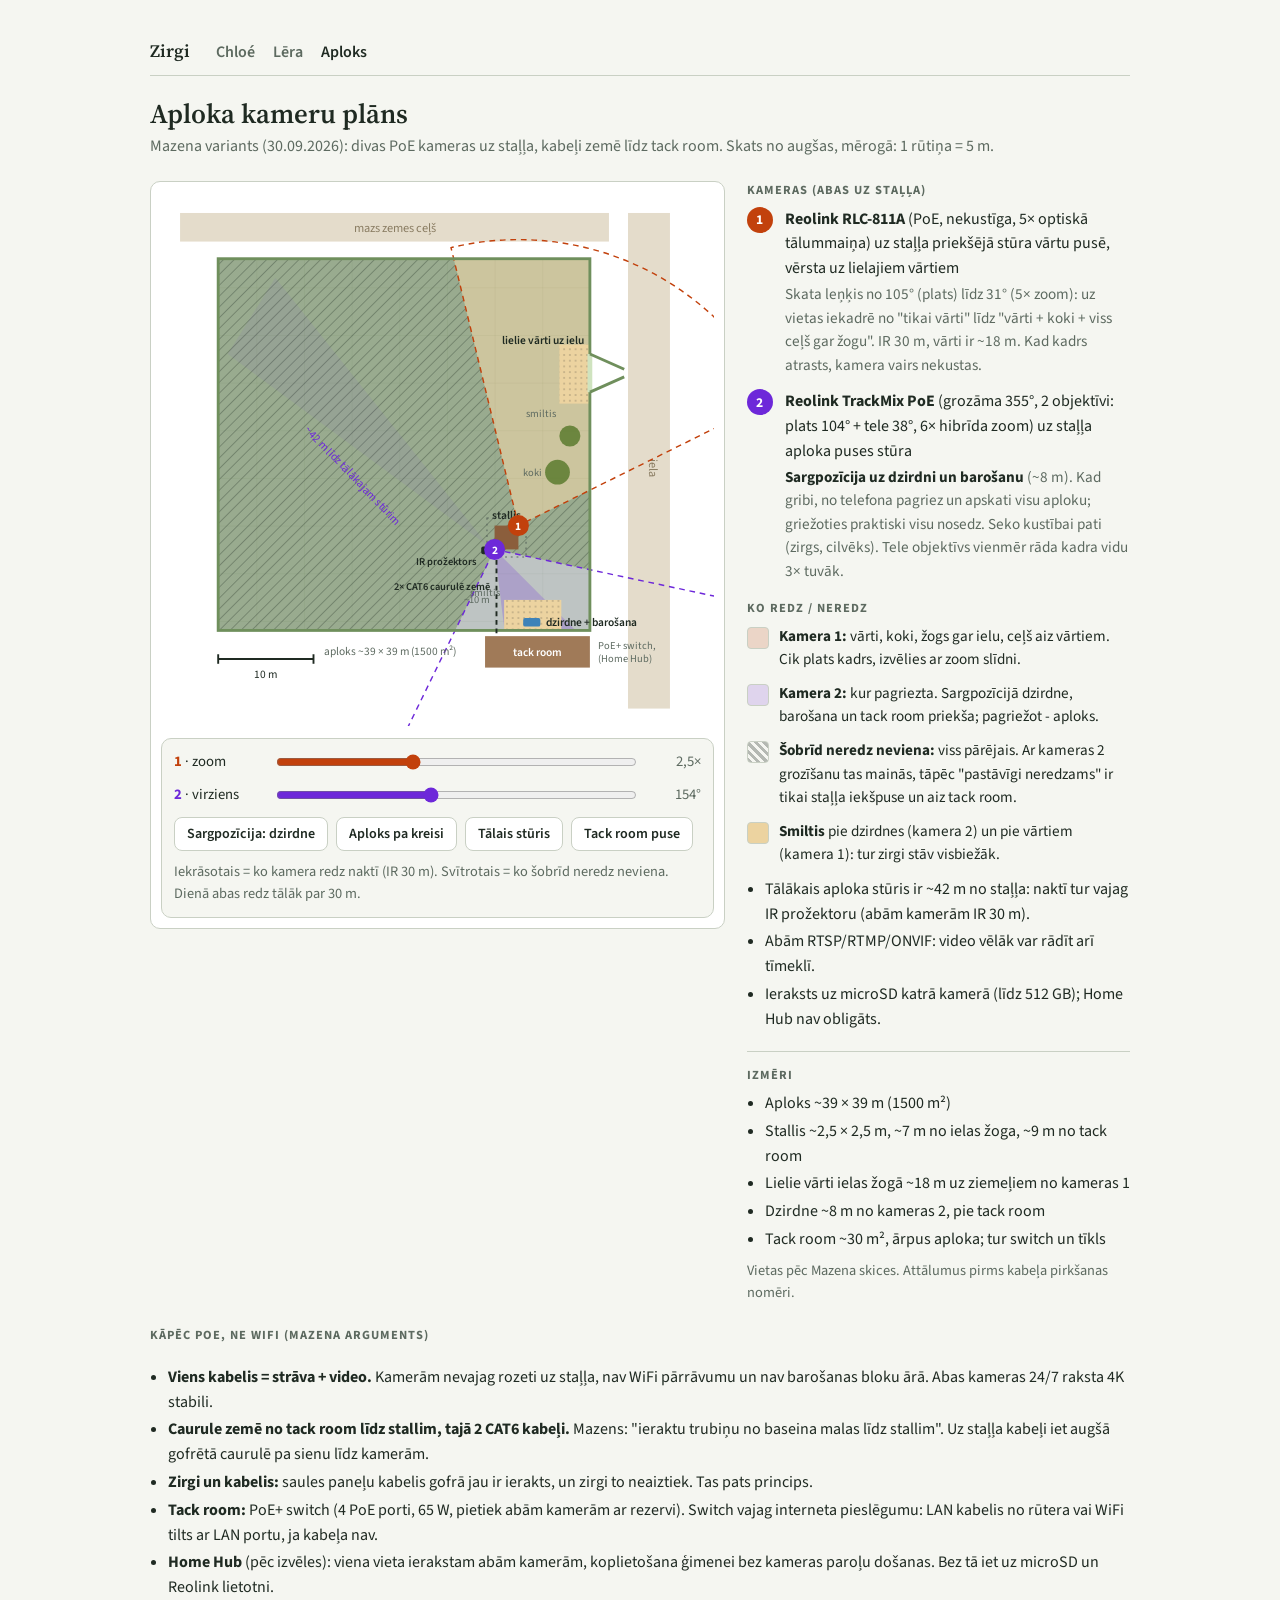
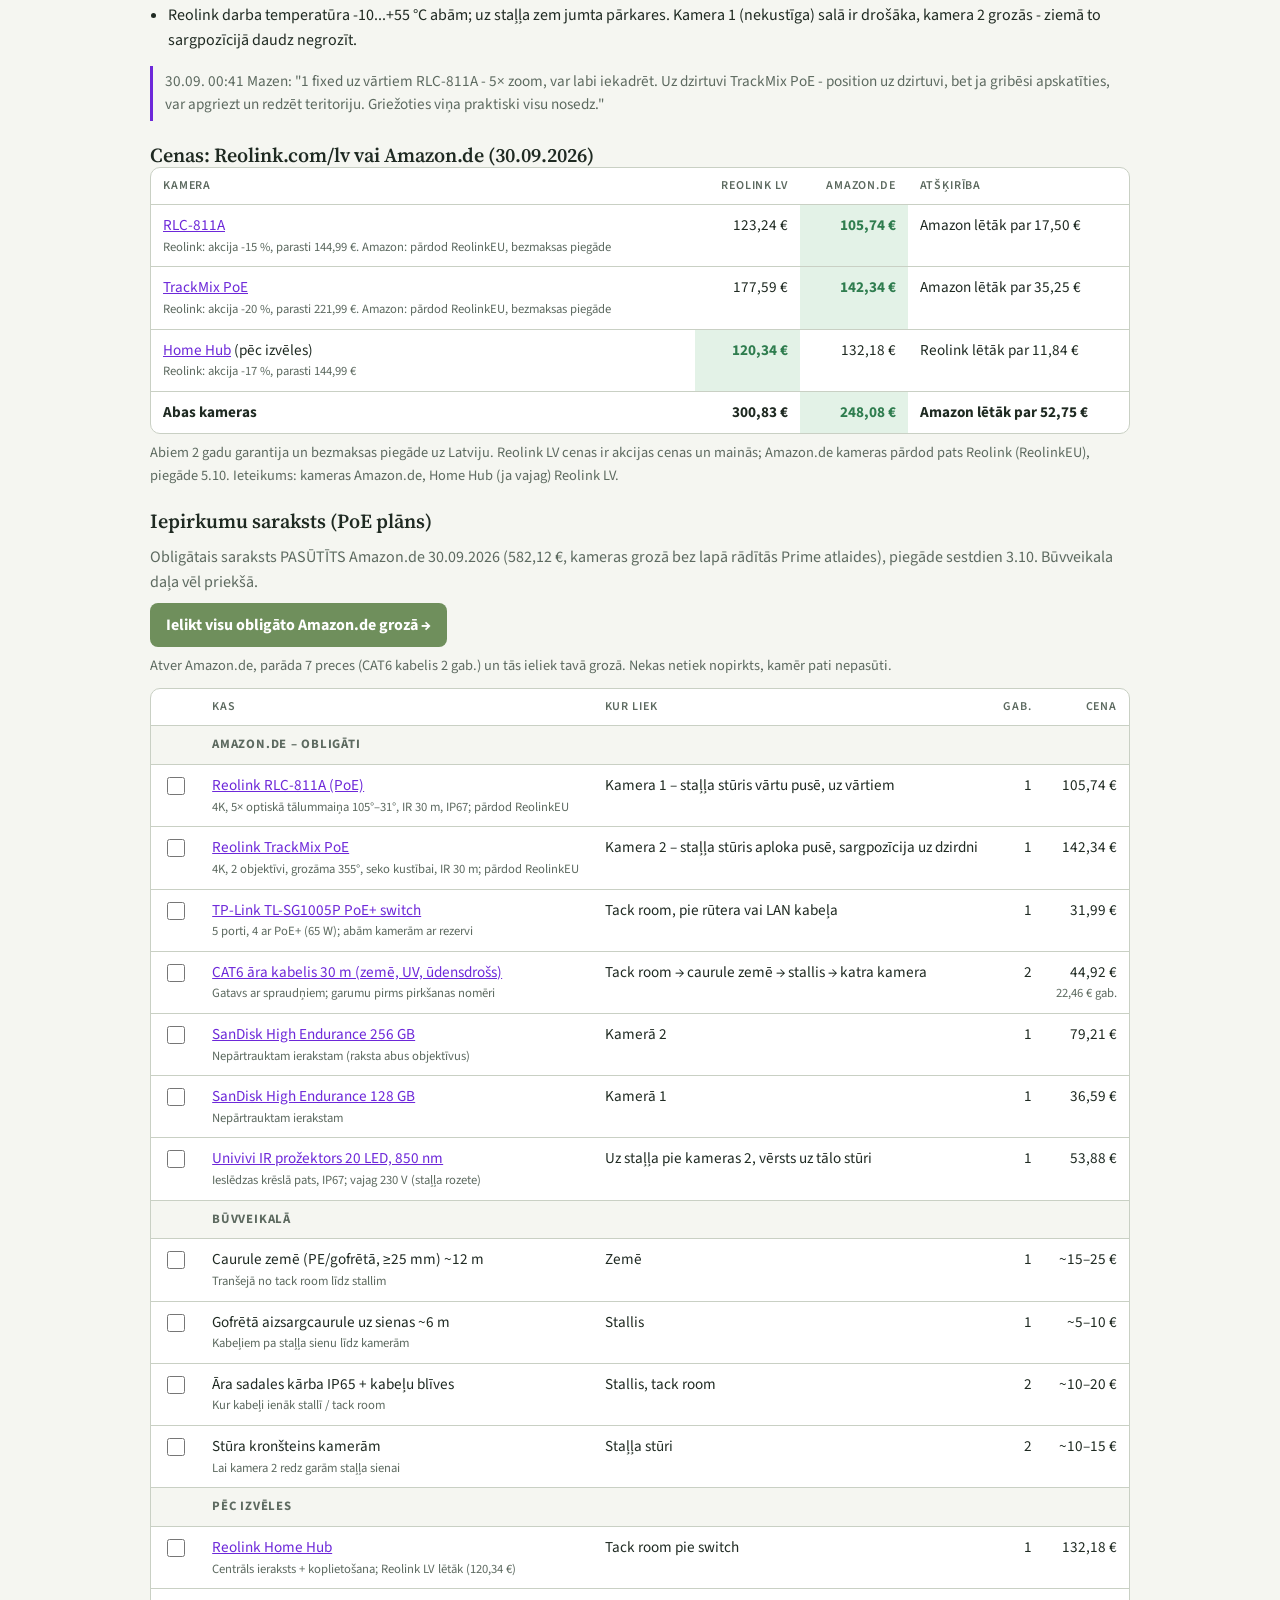
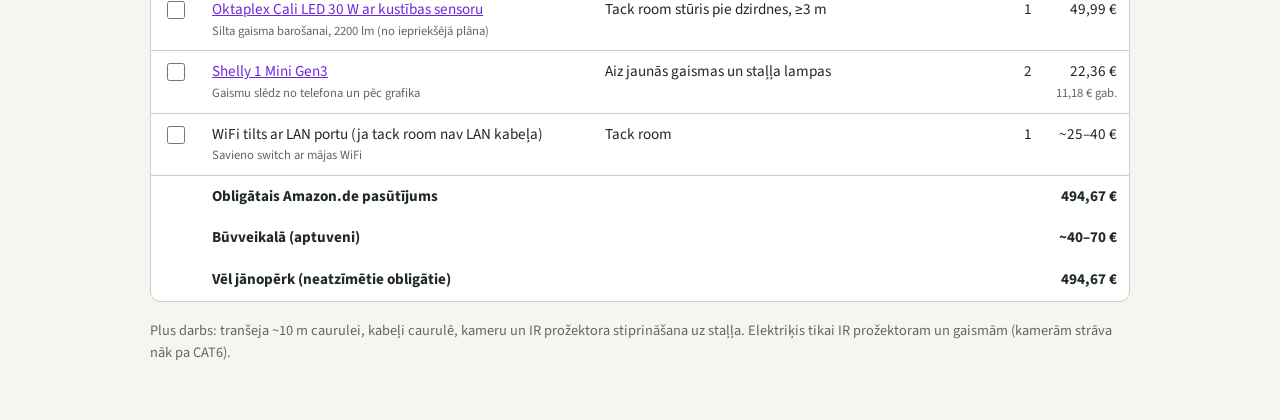
==== commit 68afab6c: "Aploks: komplekts pasūtīts 30.09., piegāde 3.10. Co-Authored-By: Claude Fable 5.1 <noreply@anthropic" ====
--- a/aploks.html
+++ b/aploks.html
@@ -286,7 +286,7 @@
   <section class="shop" id="saraksts">
     <div class="shop-head">
       <h2 class="h2big">Iepirkumu saraksts (PoE plāns)</h2>
-      <p class="sub">Amazon.de cenas 30.09.2026, piegāde uz Latviju bez maksas. Atzīmē, kas nopirkts.</p>
+      <p class="sub">Obligātais saraksts PASŪTĪTS Amazon.de 30.09.2026 (582,12 €, kameras grozā bez lapā rādītās Prime atlaides), piegāde sestdien 3.10. Būvveikala daļa vēl priekšā.</p>
       <a class="cartbtn" href="https://www.amazon.de/gp/aws/cart/add.html?ASIN.1=B0982WVMVC&amp;Quantity.1=1&amp;ASIN.2=B0B4KCDD1F&amp;Quantity.2=1&amp;ASIN.3=B0763TGBTS&amp;Quantity.3=1&amp;ASIN.4=B0BLH6KG7D&amp;Quantity.4=2&amp;ASIN.5=B07P4HBRMV&amp;Quantity.5=1&amp;ASIN.6=B07NY23WBG&amp;Quantity.6=1&amp;ASIN.7=B0CTQ8C73Q&amp;Quantity.7=1" target="_blank" rel="noopener">Ielikt visu obligāto Amazon.de grozā →</a>
       <p class="note" style="margin:0">Atver Amazon.de, parāda 7 preces (CAT6 kabelis 2 gab.) un tās ieliek tavā grozā. Nekas netiek nopirkts, kamēr pati nepasūti.</p>
     </div>
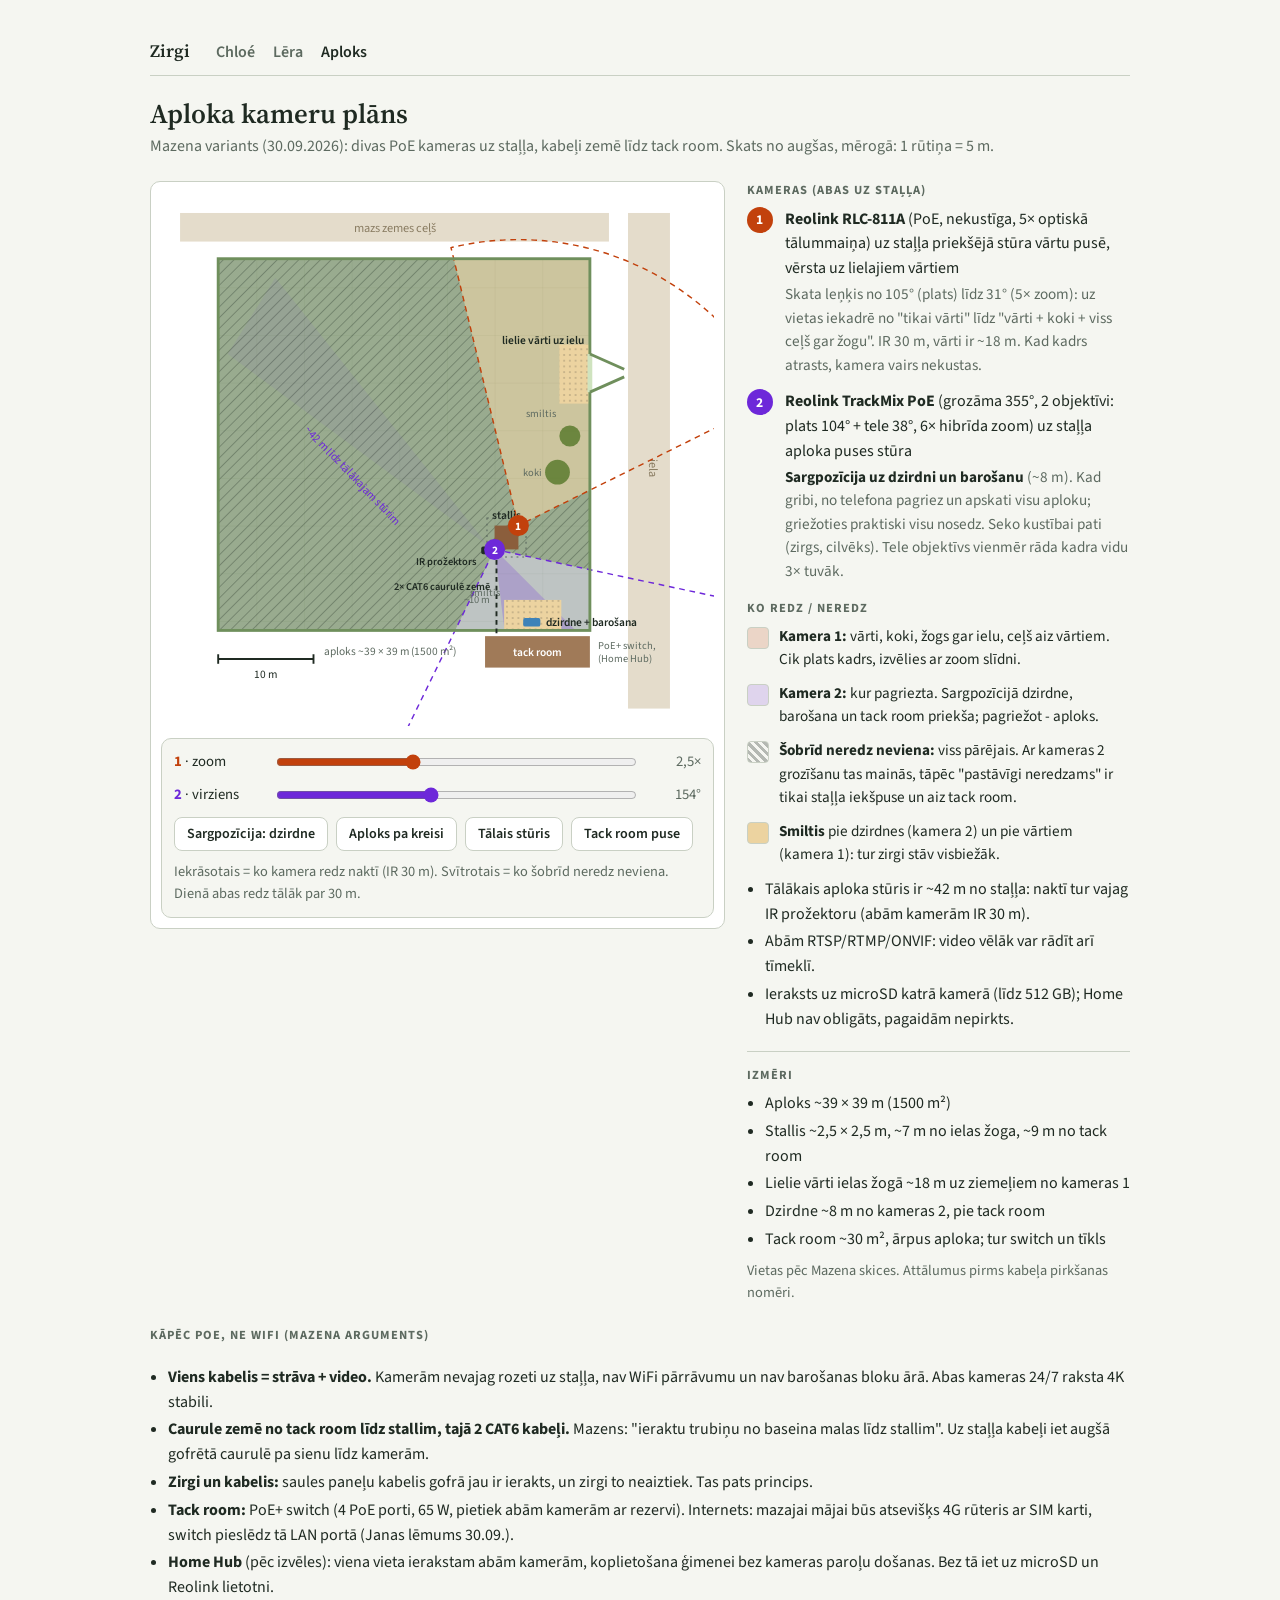
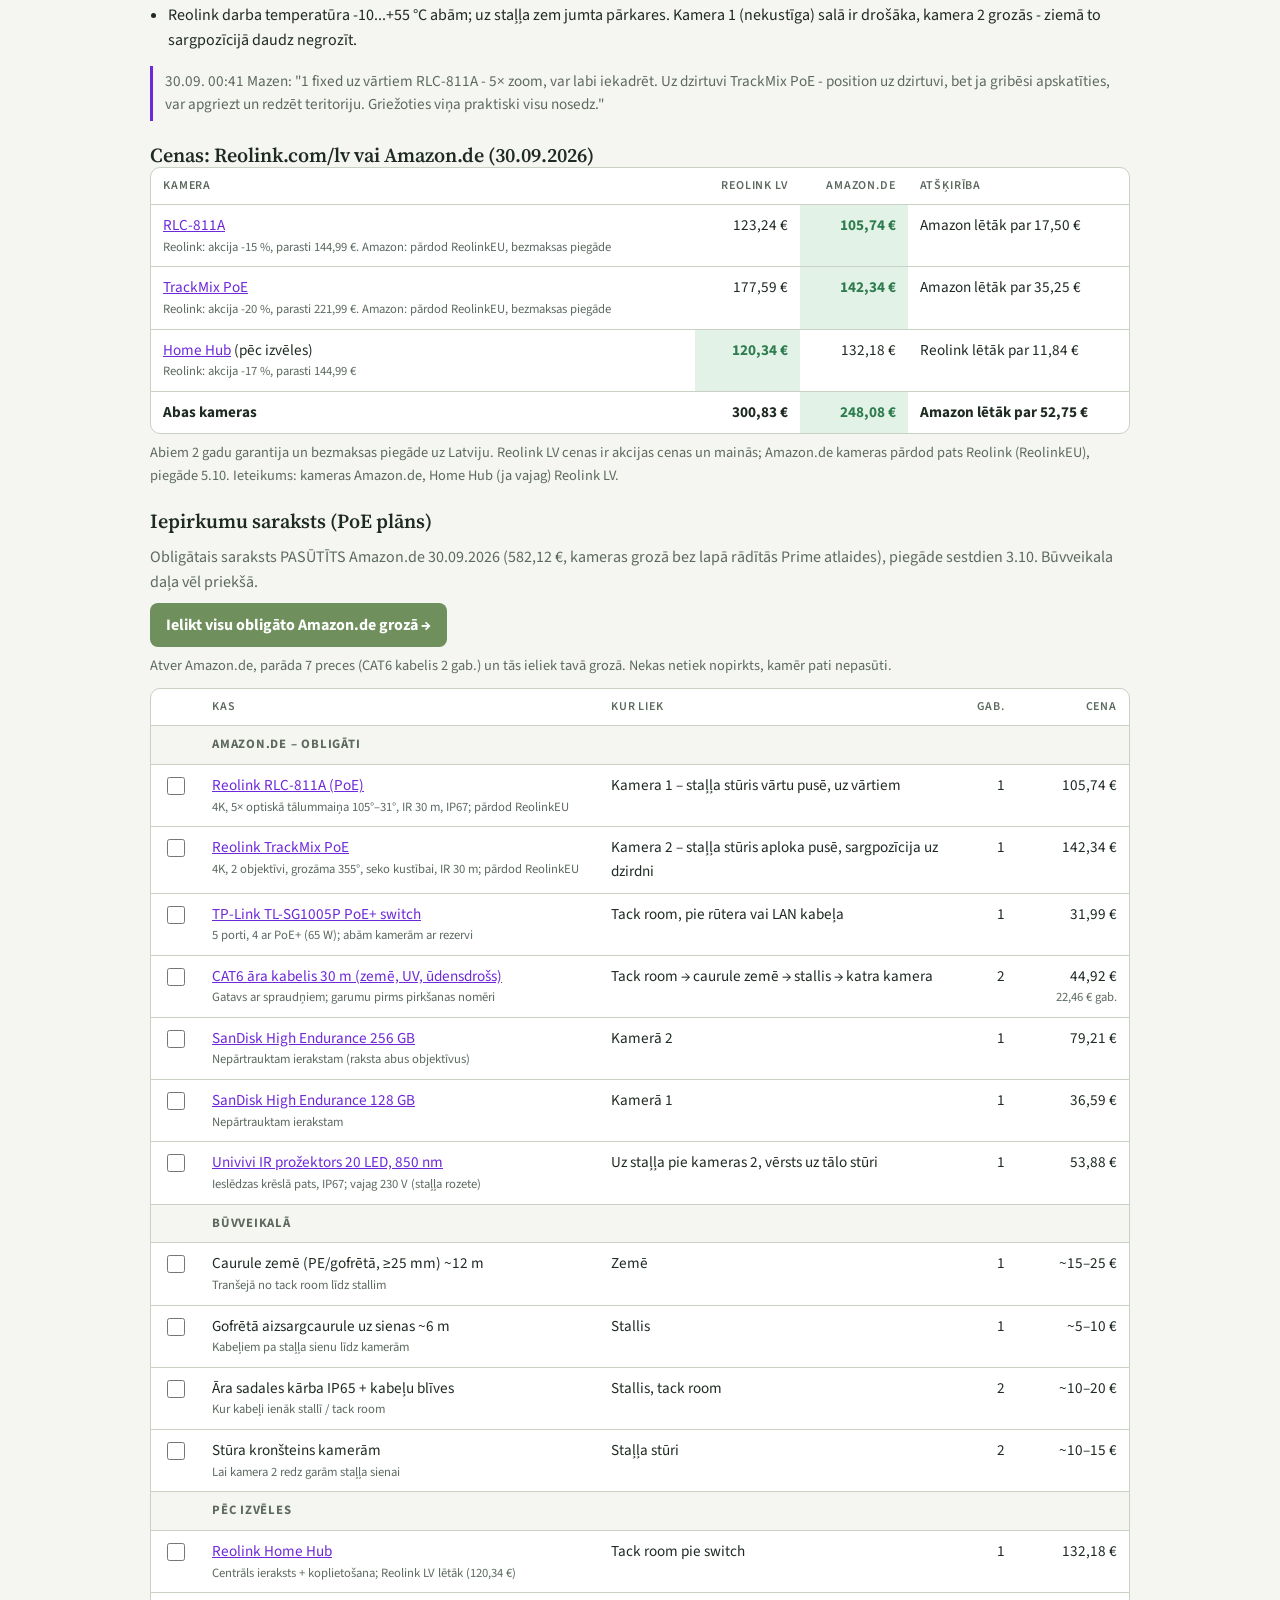
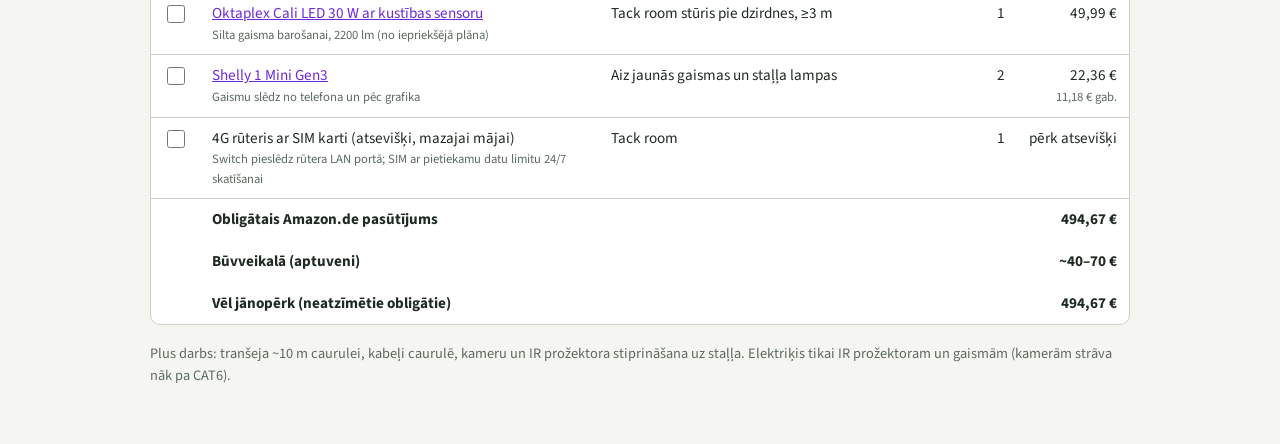
==== commit 0613b77b: "Aploks: 4G rūteris ar SIM tack room, Home Hub pagaidām nē Co-Authored-By: Claude Fable 5.1 <noreply@" ====
--- a/aploks.html
+++ b/aploks.html
@@ -235,7 +235,7 @@
         <ul style="margin-top:10px">
           <li>Tālākais aploka stūris ir ~42 m no staļļa: naktī tur vajag IR prožektoru (abām kamerām IR 30 m).</li>
           <li>Abām RTSP/RTMP/ONVIF: video vēlāk var rādīt arī tīmeklī.</li>
-          <li>Ieraksts uz microSD katrā kamerā (līdz 512 GB); Home Hub nav obligāts.</li>
+          <li>Ieraksts uz microSD katrā kamerā (līdz 512 GB); Home Hub nav obligāts, pagaidām nepirkts.</li>
         </ul>
       </section>
       <section class="q">
@@ -258,7 +258,7 @@
       <li><b>Viens kabelis = strāva + video.</b> Kamerām nevajag rozeti uz staļļa, nav WiFi pārrāvumu un nav barošanas bloku ārā. Abas kameras 24/7 raksta 4K stabili.</li>
       <li><b>Caurule zemē no tack room līdz stallim, tajā 2 CAT6 kabeļi.</b> Mazens: "ieraktu trubiņu no baseina malas līdz stallim". Uz staļļa kabeļi iet augšā gofrētā caurulē pa sienu līdz kamerām.</li>
       <li><b>Zirgi un kabelis:</b> saules paneļu kabelis gofrā jau ir ierakts, un zirgi to neaiztiek. Tas pats princips.</li>
-      <li><b>Tack room:</b> PoE+ switch (4 PoE porti, 65 W, pietiek abām kamerām ar rezervi). Switch vajag interneta pieslēgumu: LAN kabelis no rūtera vai WiFi tilts ar LAN portu, ja kabeļa nav.</li>
+      <li><b>Tack room:</b> PoE+ switch (4 PoE porti, 65 W, pietiek abām kamerām ar rezervi). Internets: mazajai mājai būs atsevišķs 4G rūteris ar SIM karti, switch pieslēdz tā LAN portā (Janas lēmums 30.09.).</li>
       <li><b>Home Hub</b> (pēc izvēles): viena vieta ierakstam abām kamerām, koplietošana ģimenei bez kameras paroļu došanas. Bez tā iet uz microSD un Reolink lietotni.</li>
       <li>Reolink darba temperatūra -10...+55 °C abām; uz staļļa zem jumta pārkares. Kamera 1 (nekustīga) salā ir drošāka, kamera 2 grozās - ziemā to sargpozīcijā daudz negrozīt.</li>
     </ul>
@@ -383,7 +383,7 @@
  {id:"hub",n:"Reolink Home Hub",d:"Centrāls ieraksts + koplietošana; Reolink LV lētāk (120,34 €)",w:"Tack room pie switch",q:1,p:132.18,u:"https://www.amazon.de/dp/B0CZRGVJZF",m:0},
  {id:"flood",n:"Oktaplex Cali LED 30 W ar kustības sensoru",d:"Silta gaisma barošanai, 2200 lm (no iepriekšējā plāna)",w:"Tack room stūris pie dzirdnes, ≥3 m",q:1,p:49.99,u:"https://www.amazon.de/dp/B08PKTVNGN",m:0},
  {id:"shelly",n:"Shelly 1 Mini Gen3",d:"Gaismu slēdz no telefona un pēc grafika",w:"Aiz jaunās gaismas un staļļa lampas",q:2,p:11.18,u:"https://www.amazon.de/dp/B0CQCHS2QS",m:0},
- {id:"uplink",n:"WiFi tilts ar LAN portu (ja tack room nav LAN kabeļa)",d:"Savieno switch ar mājas WiFi",w:"Tack room",q:1,t:"~25–40 €",m:0}
+ {id:"lte",n:"4G rūteris ar SIM karti (atsevišķi, mazajai mājai)",d:"Switch pieslēdz rūtera LAN portā; SIM ar pietiekamu datu limitu 24/7 skatīšanai",w:"Tack room",q:1,t:"pērk atsevišķi",m:0}
 ];
 const eur=v=>v.toLocaleString("lv-LV",{minimumFractionDigits:2,maximumFractionDigits:2})+" €";
 let done={};try{done=JSON.parse(localStorage.getItem("shopDonePoe")||"{}")}catch(e){}
